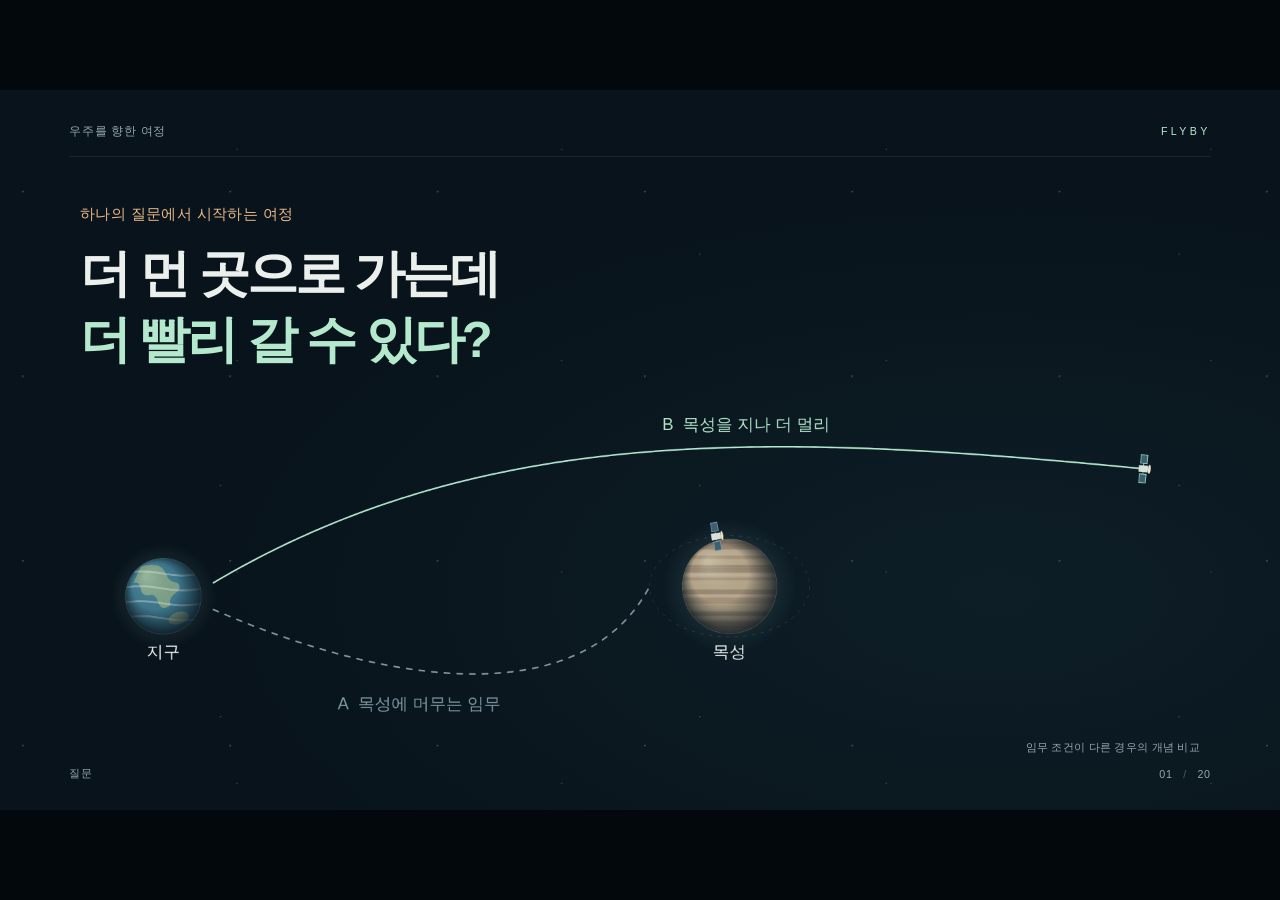
==== presentation/index.html @ 8b1c41e5 "feat: 플라이바이 발표 기본 구성 추가 - 전체 20장 발표와 발표자 노트 보관 - 기획 문서와 기존 프로토타입을 기준 버전으로 기록 - 개인 작성용 빈 문서는 제외" ====
<!doctype html>
<html lang="ko">
<head>
  <meta charset="utf-8">
  <meta name="viewport" content="width=device-width, initial-scale=1">
  <meta name="color-scheme" content="dark">
  <title>FLYBY — 중력을 이용하는 여정</title>
  <link rel="stylesheet" href="css/presentation.css">
  <script src="js/presentation.js" defer></script>
</head>
<body>
  <div class="deck-viewport">
    <main class="deck-stage" id="deck" aria-label="플라이바이 발표 자료">
      <header class="deck-header" aria-hidden="true"><span>우주를 향한 여정</span><span class="header-mark">FLYBY</span></header>

      <section class="slide active wide" id="slide-01" data-scene="mission" data-steps="1" aria-labelledby="title-01">
        <div class="copy"><p class="eyebrow">하나의 질문에서 시작하는 여정</p><h1 id="title-01">더 먼 곳으로 가는데<br><em>더 빨리 갈 수 있다?</em></h1></div>
        <figure><canvas width="1680" height="490" role="img" aria-label="목성에 머무는 탐사선 A보다 더 멀리 향하는 탐사선 B가 목성 부근에 먼저 도착하는 개념 비교"></canvas><figcaption>임무 조건이 다른 경우의 개념 비교</figcaption></figure>
        <aside class="speaker-notes" hidden><p>보통 더 먼 곳으로 가려면 더 오래 걸린다고 생각합니다. 그런데 목성에 머무는 임무보다, 목성을 지나 더 먼 곳으로 가는 임무가 목성 근처에는 더 빨리 도착하는 경우도 있습니다. 왜 이런 일이 가능할까요?</p><p>모든 임무에 적용되는 법칙이 아님. 발사·도착 조건이 다른 임무의 개념 비교임. 목성 통과 후의 중력 도움이 목성 도착 이전의 시간을 줄인다는 설명은 하지 않음. 원 지문과 특정 임무명·소요 시간은 미확인임.</p></aside>
      </section>

      <section class="slide interlude" id="slide-02" data-scene="why" data-steps="1" aria-labelledby="title-02">
        <figure class="backdrop"><canvas width="1680" height="600" role="img" aria-label="이전 장의 행성과 두 경로가 희미하게 남은 배경"></canvas></figure>
        <div class="copy"><h1 class="keyword" id="title-02">WHY<span>?</span></h1></div>
        <aside class="speaker-notes" hidden><p>그 이유를 알아보려면 먼저 탐사선이 어떻게 지구를 떠나는지부터 생각해 봐야 합니다.</p></aside>
      </section>

      <section class="slide wide" id="slide-03" data-scene="direct" data-steps="2" aria-labelledby="title-03">
        <div class="copy"><div data-until="0"><p class="eyebrow">처음 떠올리는 방법</p><h1 id="title-03">가장 간단한 방법</h1><p class="lead">지구 → 탐사선 → 목적지</p></div><h2 class="replacement" data-step="1">그런데<span>…</span></h2></div>
        <figure><canvas width="1680" height="490" role="img" aria-label="지구에서 목적지를 향해 엔진을 분사하며 출발하려는 탐사선"></canvas><figcaption>처음 떠올리는 방법을 나타낸 개념도</figcaption></figure>
        <aside class="speaker-notes" hidden><p>우주에는 도로나 장애물이 없으니 목적지를 향해 바로 가면 가장 쉬울 것 같습니다. 하지만 지구를 떠나는 것부터 쉽지 않습니다.</p><p>첫 화면에서 출발을 설명한 뒤 다음 키를 눌러 ‘그런데…’를 공개함. 직선은 실제 행성 간 궤도가 아니라 처음 떠올리는 생각의 개념도임.</p></aside>
      </section>

      <section class="slide split" id="slide-04" data-scene="gravity" data-steps="1" aria-labelledby="title-04">
        <div class="copy"><p class="eyebrow">지구를 떠나는 첫 번째 어려움</p><h1 id="title-04">지구가<br><em>놓아주지 않는다.</em></h1><p class="lead">중력</p></div>
        <figure><canvas width="930" height="650" role="img" aria-label="떠나려는 탐사선과 지구 중심을 향하는 중력 표시"></canvas><figcaption>탈출에 필요한 에너지를 나타낸 개념도</figcaption></figure>
        <aside class="speaker-notes" hidden><p>지구는 탐사선을 계속 자신 쪽으로 잡아당깁니다. 그래서 지구의 중력을 벗어나려면 많은 에너지가 필요합니다.</p><p>중력 방향만 간단한 화살표로 표현함. 힘의 분해나 수치 패널은 사용하지 않음.</p></aside>
      </section>

      <section class="slide split" id="slide-05" data-scene="well" data-steps="1" aria-labelledby="title-05">
        <div class="copy"><p class="eyebrow">에너지의 관점에서 보면</p><h1 id="title-05">중력<br><em>웅덩이</em></h1></div>
        <figure><canvas width="930" height="650" role="img" aria-label="낮은 에너지 위치에서 바깥으로 올라가려는 탐사선을 중력 웅덩이로 비유한 그림"></canvas><figcaption>에너지 관계를 설명하는 비유</figcaption></figure>
        <aside class="speaker-notes" hidden><p>이것을 중력 웅덩이로 생각하면 이해하기 쉽습니다. 탐사선이 깊은 웅덩이 안에 있고, 그 밖으로 올라가야 하는 것과 비슷합니다. 밖으로 나가려면 에너지가 필요한 것입니다.</p><p>원 지문 표현 대조 필요함. 우주에 실제로 아래 방향의 구멍이 있다는 뜻이 아님. 일반상대성이론의 정밀 시공간 모형이 아님.</p></aside>
      </section>

      <section class="slide interlude" id="slide-06" data-scene="rethink" data-steps="1" aria-labelledby="title-06">
        <figure class="backdrop"><canvas width="1680" height="650" role="img" aria-label="설명을 위해 멈춰 있는 중력 웅덩이 개념도"></canvas></figure>
        <div class="copy"><p class="eyebrow">그렇다면</p><h1 id="title-06">계속 중력을<br><em>이겨내야 할까?</em></h1></div>
        <aside class="speaker-notes" hidden><p>그런데 생각을 조금 바꿔볼 수 있습니다. 중력을 계속 이겨내려고만 하지 말고, 이용할 수는 없을까요?</p><p>정지는 발표 연출임. 엔진을 끄면 탐사선이 실제로 멈춘다는 뜻이 아님.</p></aside>
      </section>

      <section class="slide split" id="slide-07" data-scene="assist" data-steps="1" aria-labelledby="title-07">
        <div class="copy"><p class="eyebrow">생각의 방향을 바꾸면</p><h1 id="title-07">중력을 이기는 대신<br><em>이용한다.</em></h1></div>
        <figure><canvas width="930" height="650" role="img" aria-label="엔진 분사 없이 행성 가까이에서 부드럽게 휘어 나가는 탐사선"></canvas><figcaption>접촉 없이 지나가는 중력 통과 개념도</figcaption></figure>
        <aside class="speaker-notes" hidden><p>탐사선이 다른 행성 가까이 지나가면 그 행성의 중력이 탐사선을 끌어당깁니다. 이 힘을 잘 이용하면 많은 연료를 쓰지 않고도 탐사선의 이동 방향을 바꿀 수 있습니다.</p><p>지구 탈출 과정이 생략된다는 뜻이 아님. 별도 행성 통과 장면임. 행성 표면과 접촉하지 않음.</p></aside>
      </section>

      <section class="slide word-slide" id="slide-08" data-scene="definition" data-steps="2" aria-labelledby="title-08">
        <figure class="word-art"><canvas width="880" height="650" role="img" aria-label="정의의 배경에 간결하게 이어지는 탐사선의 여정선"></canvas></figure>
        <div class="copy"><h1 class="keyword" id="title-08">FLYBY</h1><div class="definition" data-step="1"><p>천체의 중력을 이용해<br>탐사선의 속도와 방향을 바꾸는 방법</p><span>Gravity Assist · 중력 도움</span></div></div>
        <aside class="speaker-notes" hidden><p>이런 행성 통과를 이용하는 방법이 중력 도움, Gravity Assist입니다. 이번 발표에서는 이 방법을 중심으로 플라이바이를 살펴보겠습니다. 천체의 중력을 이용해 탐사선의 속도와 방향을 바꾸는 것입니다.</p><p>제목을 보여준 다음 키를 눌러 정의를 공개함. 엄밀히 flyby는 천체 가까이를 통과하는 비행임. 모든 flyby가 중력 도움을 주목적으로 하는 것은 아님.</p></aside>
      </section>

      <section class="slide split" id="slide-09" data-scene="effects" data-steps="3" aria-labelledby="title-09">
        <div class="copy"><p class="eyebrow" id="title-09">플라이바이로 할 수 있는 것</p><div class="effect-list"><h2 data-focus="0">가속</h2><h2 data-focus="1">감속</h2><h2 data-focus="2">방향 전환</h2></div><p class="frame-label">태양에서 볼 때</p></div>
        <figure><canvas width="930" height="650" role="img" aria-label="가속과 감속은 통과 전후의 같은 시간 동안 이동한 거리를 나란히 비교하고 방향 전환은 별도의 휘어진 경로로 표시"></canvas><figcaption>속력과 방향의 변화를 구분하여 보는 개념도</figcaption></figure>
        <aside class="speaker-notes" hidden><p>플라이바이는 탐사선을 빠르게 만드는 데만 쓰이지 않습니다. 접근 방법에 따라 속력을 높일 수도, 낮출 수도 있고 진행 방향도 바꿀 수 있습니다.</p><p>다음 키로 가속 → 감속 → 방향 전환을 선택함. 가감속은 중력 계산의 접근 전·이탈 후 태양 기준 속력을 같은 시간과 축척의 두 이동 장면으로 비교함. 두 줄은 서로 다른 탐사선의 임무가 아니라 한 통과 전후의 속력 비교임. 위치 점은 같은 시간 간격임. 방향 전환은 별도 경로로 표시함. 속력과 방향의 변화는 완전히 독립된 현상이 아님.</p></aside>
      </section>

      <section class="slide interlude" id="slide-10" data-scene="question" data-steps="1" aria-labelledby="title-10">
        <figure class="backdrop" aria-hidden="true"><canvas width="1680" height="650"></canvas></figure>
        <div class="copy"><p class="eyebrow">그런데…</p><h1 id="title-10">왜 <em>빨라질까?</em></h1></div>
        <aside class="speaker-notes" hidden><p>그런데 궁금한 점이 하나 생깁니다. 행성에 끌려갔다가 다시 멀어지는 것뿐인데, 어떻게 속력을 더 얻을 수 있을까요?</p></aside>
      </section>

      <section class="slide wide speed-study" id="slide-11" data-scene="stationary" data-steps="1" aria-labelledby="title-11">
        <div class="copy"><p class="eyebrow">행성에서 볼 때</p><h1 id="title-11">행성이 <em>멈춰 있다면?</em></h1><div class="result-slot"><p class="lead motion-process">빨라짐 → 다시 느려짐</p><p class="lead motion-result">처음 속력 ≈ 마지막 속력</p></div></div>
        <figure><canvas width="1680" height="490" role="img" aria-label="가까이에서 더 멀리 벌어지고 이탈하며 다시 좁아지는 같은 시간 간격의 위치 점과 가속·감속하는 탐사선"></canvas><figcaption>엔진을 쓰지 않는 단순 모델 · 같은 거리에서 전후 속력 비교</figcaption></figure>
        <aside class="speaker-notes" hidden><p>행성에서 바라본다고 생각해 보겠습니다. 탐사선은 가까워질 때 중력 때문에 빨라집니다. 하지만 다시 멀어질 때는 느려집니다. 엔진을 쓰지 않고 다른 영향을 무시하면, 충분히 먼 곳에서의 처음과 마지막 속력은 거의 같습니다. 방향은 달라져 있습니다.</p><p>실제 중력 적분의 행성 기준 상대 위치를 사용함. 낮은 접근 속력의 조건을 선택하여 가감속을 더 뚜렷하게 표현함. 그리기 축척과 시계는 고정함. 점은 같은 시간 간격이며 최근접 부근에서 넓어졌다가 이탈하면서 다시 좁아짐. 8초 운동 후 비교 상태를 유지함. 계산 후 출발 거리 이상으로 되돌아온 지점에서 비교함. 속력과 방향을 포함한 속도를 혼동하지 않음. 근거: <a href="https://science.nasa.gov/learn/basics-of-space-flight/primer/">NASA — A Gravity Assist Primer</a>.</p></aside>
      </section>

      <section class="slide wide moving-study" id="slide-12" data-scene="moving" data-steps="1" aria-labelledby="title-12">
        <div class="copy"><p class="eyebrow">이번에는 태양에서 볼 때</p><h1 id="title-12">하지만 행성은 <em>움직인다.</em></h1><p class="lead quiet">행성의 운동 에너지를 아주 조금 나눠 받는다.</p></div>
        <figure><canvas width="1680" height="490" role="img" aria-label="넓은 태양 기준 장면에서 주황색으로 행성의 이동을 남기고 휘어 나가는 탐사선의 여정과 함께 비교"></canvas><figcaption>주황색은 행성의 이동 · 공전의 짧은 구간을 직선으로 단순화함</figcaption></figure>
        <aside class="speaker-notes" hidden><p>하지만 실제 행성은 태양 주위를 움직입니다. 태양에서 보면, 탐사선은 접근 경로에 따라 행성의 움직임을 이용해 더 빨라질 수 있습니다. 중력이 에너지를 새로 만들어 내는 것이 아니라 행성의 운동 에너지를 아주 조금 나누어 받는 것입니다.</p><p>11장과 관측 기준이 달라짐. 행성의 미세한 반작용은 생략한 큰 질량 근사임. 어느 경로나 같은 양만큼 가속하는 것은 아님. 근거: <a href="https://www.esa.int/Enabling_Support/Operations/What_are_gravity_assists">ESA — What are gravity assists?</a>.</p></aside>
      </section>

      <section class="slide wide" id="slide-13" data-scene="routes" data-steps="1" aria-labelledby="title-13">
        <div class="copy"><p class="eyebrow">그래서</p><h1 id="title-13">멀리 돌아가도<br><em>더 빠를 수 있다.</em></h1></div>
        <figure><canvas width="1680" height="490" role="img" aria-label="직접 가는 경로와 행성을 경유하는 경로를 비교한 개념도"></canvas><figcaption>조건에 따라 달라지는 경로의 유리함 · 실제 비행 시간 비교 자료가 아님</figcaption></figure>
        <aside class="speaker-notes" hidden><p>그래서 조건에 따라서는 조금 더 멀리 돌아가더라도 행성을 이용하는 경로가 더 빠르거나 연료를 아끼는 데 유리할 수 있습니다. 우주에서는 거리만으로 좋은 길을 고를 수 없는 것입니다.</p><p>시간 단축과 연료 절약을 항상 동시에 얻는다는 뜻이 아님. 로제타를 직항보다 빨랐다는 증거로 사용하지 않음. 01장의 임무 비교와 동일 조건의 실험이 아님. 수치 없는 설명용 경로임.</p></aside>
      </section>

      <section class="slide split" id="slide-14" data-scene="direction" data-steps="2" aria-labelledby="title-14">
        <div class="copy"><p class="eyebrow">원하는 결과를 얻으려면</p><h1 id="title-14">아무렇게나<br>지나가도 <em>될까?</em></h1><p class="lead" data-until="0">목표와 어긋난 경로</p><p class="lead" data-step="1">접근 방향을 바꾸면</p></div>
        <figure><canvas width="930" height="650" role="img" aria-label="목표와 어긋나는 이탈 경로를 본 뒤 접근 방향을 바꾼 경로를 공개하는 장면"></canvas><figcaption>목표 방향을 설명하는 개념도</figcaption></figure>
        <aside class="speaker-notes" hidden><p>그렇다고 행성 근처를 아무렇게나 지나가면 원하는 결과를 얻는 것은 아닙니다. 어느 방향에서 접근하고 얼마나 가까이 지나는지에 따라, 나가는 경로가 달라집니다.</p><p>다음 키로 목표와 어긋난 경로에서 목표 쪽 경로로 바꿈. 첫 경로도 중력이 작용함. 목표 경로와 불일치한 것이며 중력의 실패가 아님.</p></aside>
      </section>

      <section class="slide split" id="slide-15" data-scene="planning" data-steps="3" aria-labelledby="title-15">
        <div class="copy"><p class="eyebrow" id="title-15">만남을 설계하는 조건</p><div class="effect-list"><h2 data-focus="0">방향</h2><h2 data-focus="1">거리</h2><h2 data-focus="2">타이밍</h2></div></div>
        <figure><canvas width="930" height="650" role="img" aria-label="접근 방향·거리와 움직이는 행성에 도착하는 시각을 맞추는 세 가지 장면"></canvas><figcaption>같은 위치에 충돌하는 것이 아닌, 계획한 거리로 근접 통과</figcaption></figure>
        <aside class="speaker-notes" hidden><p>특히 행성은 계속 움직이기 때문에 타이밍이 중요합니다. 탐사선이 도착할 때 행성도 계획한 위치에 있어야 가까이 지나갈 수 있습니다. 그래서 몇 년 뒤의 행성 위치까지 계산해 경로를 설계합니다.</p><p>다음 키로 방향 → 거리 → 타이밍의 정지 도식을 공개함. 타이밍 도식은 가까이 지나가는 위치와 이미 멀리 있는 경우의 점선 위치를 대비함. 가까울수록 무조건 좋다는 뜻이 아님. 접근 속도 역시 설계 변수임.</p></aside>
      </section>

      <section class="slide word-slide" id="slide-16" data-scene="rosetta" data-steps="1" aria-labelledby="title-16">
        <figure class="word-art"><canvas width="880" height="650" role="img" aria-label="태양과 지구에서 출발해 혜성으로 향할 로제타의 여정 도입"></canvas></figure>
        <div class="copy"><p class="eyebrow">실제 사례</p><h1 class="keyword rosetta" id="title-16">ROSETTA</h1><p class="lead">혜성 67P 탐사</p></div>
        <aside class="speaker-notes" hidden><p>이제 실제 사례를 보겠습니다. 혜성 67P를 탐사한 로제타입니다. 로제타도 목적지를 향해 한 번에 날아가지 않았습니다.</p><p>지구를 떠났는데 왜 다시 지구로 돌아왔을까, 라고 말로 연결함. 원 지문의 로제타 표현은 대조하지 못함. 실제 사례 근거: <a href="https://www.esa.int/Science_Exploration/Space_Science/Rosetta">ESA — Rosetta</a>.</p></aside>
      </section>

      <section class="slide wide itinerary" id="slide-17" data-scene="itinerary" data-steps="6" aria-labelledby="title-17">
        <div class="copy"><p class="eyebrow">로제타가 만든 경로</p><h1 id="title-17">여러 번의 <em>FLYBY</em></h1><p class="route-words">지구 → 지구 → 화성 → 지구 → 지구<span data-step="5"> → 혜성 67P</span></p></div>
        <figure><canvas width="1680" height="490" role="img" aria-label="2004년 지구 출발, 2005년 지구, 2007년 화성, 같은 해 지구, 2009년 지구, 2014년 혜성 도착 순서"></canvas><figcaption>경유 순서를 보여 주는 개념도 · 실제 궤도와 행성 위치가 아님</figcaption></figure>
        <aside class="speaker-notes" hidden><p>로제타는 2004년에 출발한 뒤, 2005년에 다시 지구의 중력을 이용했습니다. 2007년에는 화성을 지나고 다시 지구를 지나갔으며, 2009년에도 지구를 이용했습니다. 지구 세 번, 화성 한 번의 중력 도움을 거쳐 혜성으로 향하는 궤도를 만든 것입니다.</p><p>다음 키로 사건을 한 번씩 공개함. 사건 날짜는 JavaScript의 ROSETTA_EVENTS 한 곳에서 관리함. 2004-03-02 발사, 2005-03-04 지구, 2007-02-25 화성, 2007-11-13 지구, 2009-11-13 지구, 2014-08-06 67P 도착임. 소행성 관측 등은 중력 도움 중심 흐름에서 생략함. 매 통과가 속력 증가만을 뜻하지 않음. 근거: <a href="https://www.esa.int/Science_Exploration/Space_Science/Rosetta">ESA — Rosetta</a>.</p></aside>
      </section>

      <section class="slide wide" id="slide-18" data-scene="stations" data-steps="1" aria-labelledby="title-18">
        <div class="copy"><p class="eyebrow">복잡한 여정을 하나의 비유로</p><h1 id="title-18">행성은<br><em>우주의 환승역이 된다.</em></h1></div>
        <figure><canvas width="1680" height="490" role="img" aria-label="지구 출발부터 지구·화성·지구·지구·혜성까지의 경유 순서를 단순화한 정지 노선도"></canvas><figcaption>행성에 정차하거나 연료를 보급받는다는 뜻이 아님</figcaption></figure>
        <aside class="speaker-notes" hidden><p>행성을 우주의 환승역처럼 이용했다고 생각할 수 있습니다. 행성에서 멈추는 것이 아니라, 그 중력을 이용해 다음 여정에 필요한 궤도로 바꾸는 것입니다.</p><p>원 지문의 환승역 비유 표현 대조 필요함. 노선도는 실제 궤도 데이터가 아님. 탐사선은 각 지점에서 멈추지 않음.</p></aside>
      </section>

      <section class="slide wide conclusion" id="slide-19" data-scene="conclusion" data-steps="2" aria-labelledby="title-19">
        <div class="copy"><h1 id="title-19" data-until="0">가장 짧은 길이<br>항상 <em>가장 좋은 길은 아니다.</em></h1><h2 class="replacement" data-step="1">중력을 이겨내는 대신<br><em>중력을 이용한다.</em></h2></div>
        <figure><canvas width="1680" height="490" role="img" aria-label="단순한 직접 경로보다 행성을 경유하는 길이 강조되는 결론 개념도"></canvas><figcaption>거리뿐 아니라 중력·움직임·임무 조건을 함께 고려하는 여정</figcaption></figure>
        <aside class="speaker-notes" hidden><p>처음에는 목적지로 바로 가는 길이 가장 좋아 보였습니다. 하지만 우주에서는 거리만 중요한 것이 아닙니다. 행성의 중력과 움직임을 이용하면 연료를 아끼면서 속도와 방향을 바꿀 수 있습니다. 그래서 가장 짧은 길이 항상 가장 좋은 길은 아닙니다.</p><p>다음 키로 결론 문장을 관점 전환 문장으로 교체함. 경유가 언제나 시간과 연료를 모두 절약한다는 주장으로 확대하지 않음.</p></aside>
      </section>

      <section class="slide interlude final" id="slide-20" data-scene="ending" data-steps="1" aria-labelledby="title-20">
        <figure class="backdrop"><canvas width="1680" height="650" role="img" aria-label="행성을 지나 먼 우주로 이어진 궤적이 서서히 어두워지는 마지막 장면"></canvas></figure>
        <div class="copy"><h1 class="keyword" id="title-20">FLYBY</h1></div>
        <aside class="speaker-notes" hidden><p>이것이 플라이바이입니다.</p><p>종료 화면을 유지함. 첫 장으로 자동 복귀하지 않음. 원 지문 대조와 발표 시간 리허설이 남아 있음. 로제타는 중력 도움 이외에도 궤도 보정과 혜성 접근 추진 기동을 수행함. <a href="https://blogs.esa.int/rosetta/2014/08/01/how-rosetta-arrives-at-a-comet/">ESA — How Rosetta arrives at a comet</a>.</p></aside>
      </section>

      <footer class="deck-footer" aria-hidden="true"><span id="chapter-label">질문</span><span><span id="slide-number">01</span><span class="page-divider">/</span>20</span></footer>
      <div class="sr-only" id="announcement" aria-live="polite"></div>
      <noscript><p class="no-script">슬라이드 이동과 개념 애니메이션을 보려면 JavaScript를 활성화하세요.</p></noscript>
    </main>
  </div>
</body>
</html>
---- presentation/css/presentation.css ----
/* === 색상과 오프라인 글꼴 === */
:root {
  --stage-bg:#03080c; --slide-bg:#08131b; --ink:#ecf0ec; --muted:#a0b2b8;
  --mint:#b4e9ce; --amber:#e7b788; --line:#ffffff1c;
  --body:'Malgun Gothic','Apple SD Gothic Neo','Noto Sans KR',sans-serif;
}
* { box-sizing:border-box; }

/* === 고정 1920×1080 무대. 기기별 재배치 없이 전체를 비율 유지 축소함 === */
html,body { width:100%; height:100%; margin:0; overflow:hidden; background:var(--stage-bg,#000); }
.deck-viewport { position:fixed; inset:0; overflow:hidden; background:var(--stage-bg,#000); }
.deck-stage { position:absolute; left:0; top:0; width:1920px; height:1080px; overflow:hidden; transform-origin:0 0; background:var(--slide-bg,#fff); }
.slide { position:absolute; inset:0; width:1920px; height:1080px; overflow:hidden; display:block; visibility:hidden; opacity:0; pointer-events:none; background:var(--slide-bg,#fff); }
.slide.active,.slide.visible { visibility:visible; opacity:1; pointer-events:auto; z-index:1; }
img,video,canvas,svg { max-width:100%; max-height:100%; }
.deck-controls { position:fixed; left:50%; bottom:22px; transform:translateX(-50%); z-index:1000; }
@media print {
  html,body { width:1920px; height:auto; overflow:visible; background:#fff; }
  .deck-viewport { position:static; overflow:visible; background:#fff; }
  .deck-stage { position:static; width:auto; height:auto; transform:none!important; background:none; }
  .slide { position:relative; display:block!important; visibility:visible!important; opacity:1!important; pointer-events:auto!important; width:1920px; height:1080px; break-after:page; page-break-after:always; }
  .slide:last-child { break-after:auto; page-break-after:auto; }
  .deck-controls { display:none!important; }
}
@media (prefers-reduced-motion:reduce) { *,*::before,*::after { animation-duration:.01ms!important; transition-duration:.2s!important; } }

/* === 공통 무대와 타이포그래피 === */
body { color:var(--ink); font-family:var(--body); word-break:keep-all; }
.slide { background:radial-gradient(ellipse at 78% 70%,#17313a60,transparent 58%),var(--slide-bg); transition:opacity .28s,visibility .28s; }
.slide::before { content:''; position:absolute; inset:0; pointer-events:none; opacity:.24; background-image:radial-gradient(circle at 11% 55%,#dce9ee 0 1px,transparent 1.6px),radial-gradient(circle at 73% 28%,#dce9ee 0 .8px,transparent 1.4px),radial-gradient(circle at 46% 71%,#dce9ee 0 .8px,transparent 1.4px); background-size:311px 277px,487px 317px,719px 347px; }
.deck-header,.deck-footer { position:absolute; z-index:5; left:104px; right:104px; display:flex; align-items:center; justify-content:space-between; color:#93a7af; font-size:18px; letter-spacing:1px; pointer-events:none; }
.deck-header { top:48px; height:52px; padding-bottom:23px; border-bottom:1px solid var(--line); }
.header-mark { font-family:Verdana,sans-serif; font-size:16px; letter-spacing:5px; color:var(--mint); }
.deck-footer { bottom:43px; font-size:16px; }
.page-divider { color:#49606a; padding:0 16px; }
.copy { position:absolute; z-index:2; }
.eyebrow { margin:0 0 24px; color:var(--amber); font-size:22px; line-height:1.5; font-weight:500; letter-spacing:1px; }
h1,h2,p { margin:0; }
h1,.replacement { font-size:80px; line-height:1.33; letter-spacing:-4px; font-weight:700; }
em { font-style:normal; color:var(--mint); }
.lead { font-size:34px; color:var(--muted); line-height:1.65; margin-top:30px; letter-spacing:-1px; }
.quiet { font-size:26px; line-height:1.8; }
figure { position:absolute; margin:0; z-index:1; }
canvas { display:block; }
figcaption { margin-top:9px; font-size:17px; line-height:1.5; color:#90a6ae; text-align:right; }

/* === 가로 그림과 좌우 분할. 모든 값은 고정 무대 내부 좌표임 === */
.wide .copy { left:120px; top:170px; right:120px; height:290px; }
.wide h1 { font-size:76px; line-height:1.3; }
.wide figure { left:120px; top:475px; width:1680px; }
.wide canvas { width:1680px; height:490px; }
.split .copy { left:120px; top:290px; width:800px; }
.split h1 { font-size:74px; }
.split figure { left:900px; top:235px; width:930px; }
.split canvas { width:930px; height:650px; }
.split figcaption { max-width:930px; }
.split .eyebrow { margin-bottom:30px; }
.speed-study .result-slot .lead { margin-top:20px; }
.moving-study .quiet { margin-top:20px; }

/* === 단어와 질문으로 장면을 연결하는 전환 장 === */
.interlude .copy { inset:0; display:flex; flex-direction:column; justify-content:center; align-items:center; text-align:center; padding-bottom:35px; }
.interlude h1 { font-size:106px; line-height:1.4; }
.interlude .eyebrow { margin-bottom:29px; }
/* 전환·정의·결론은 문구만 남겨 발표자의 말에 집중할 여백 확보. */
.slide[data-scene="why"] figure,.slide[data-scene="rethink"] figure,
.slide[data-scene="definition"] figure,.slide[data-scene="question"] figure,
.slide[data-scene="rosetta"] figure,.slide[data-scene="conclusion"] figure,
.slide[data-scene="ending"] figure { display:none; }
.keyword { font-family:Verdana,'Malgun Gothic',sans-serif; font-size:240px!important; line-height:1.12; letter-spacing:-13px; font-weight:700; }
.keyword span { color:var(--mint); }
.backdrop { left:120px; top:245px; width:1680px; opacity:.17; }
.word-slide .copy { left:120px; top:310px; width:1560px; }
.word-slide .keyword { font-size:224px!important; color:var(--mint); }
.word-art { right:70px; top:238px; width:880px; opacity:.48; }
.word-slide .definition { margin-top:38px; font-size:38px; line-height:1.8; letter-spacing:-1px; }
.definition span { display:block; margin-top:20px; color:var(--muted); font-size:23px; letter-spacing:1px; }
.word-slide .rosetta { font-size:185px!important; letter-spacing:-11px; }
.word-slide:has(.definition) .copy { top:226px; }
.final .keyword { color:var(--mint); }

/* === 수동 단계 공개와 재생 후 결과 문구 === */
[data-step],[data-until] { visibility:hidden; opacity:0; pointer-events:none; transition:opacity .35s,visibility .35s; }
.step-visible { visibility:visible!important; opacity:1!important; }
.replacement { position:absolute; left:0; top:35px; }
.conclusion .replacement { top:0; font-size:76px; }
.conclusion .copy { top:330px; }
.effect-list h2 { font-size:82px; letter-spacing:-4px; line-height:1.5; color:#5c737c; font-weight:600; transition:color .35s; }
.effect-list h2.focused { color:var(--mint); }
.effect-list h2.focused::after { content:' ·'; color:var(--amber); }
.frame-label { color:var(--muted); font-size:24px; margin-top:25px; }
.result-slot { position:relative; height:110px; }
.result-slot .lead { position:absolute; left:0; top:0; white-space:nowrap; }
.motion-result { visibility:hidden; opacity:0; color:var(--mint); }
.scene-complete .motion-result { visibility:visible; opacity:1; }
.scene-complete .motion-process { visibility:hidden; opacity:0; }
.route-words { font-size:30px; color:var(--muted); line-height:1.8; margin-top:20px; letter-spacing:-.5px; }
.itinerary figure { top:467px; }
.itinerary h1 { font-size:80px; }
.sr-only { position:absolute; width:1px; height:1px; padding:0; margin:-1px; overflow:hidden; clip-path:inset(50%); white-space:nowrap; border:0; }
[hidden],.speaker-notes { display:none!important; }
.no-script { position:absolute; z-index:10; bottom:100px; left:120px; color:var(--amber); font-size:24px; }
@media (prefers-reduced-motion:reduce) { .slide,.copy,[data-step],[data-until],.effect-list h2 { transition:none; } }
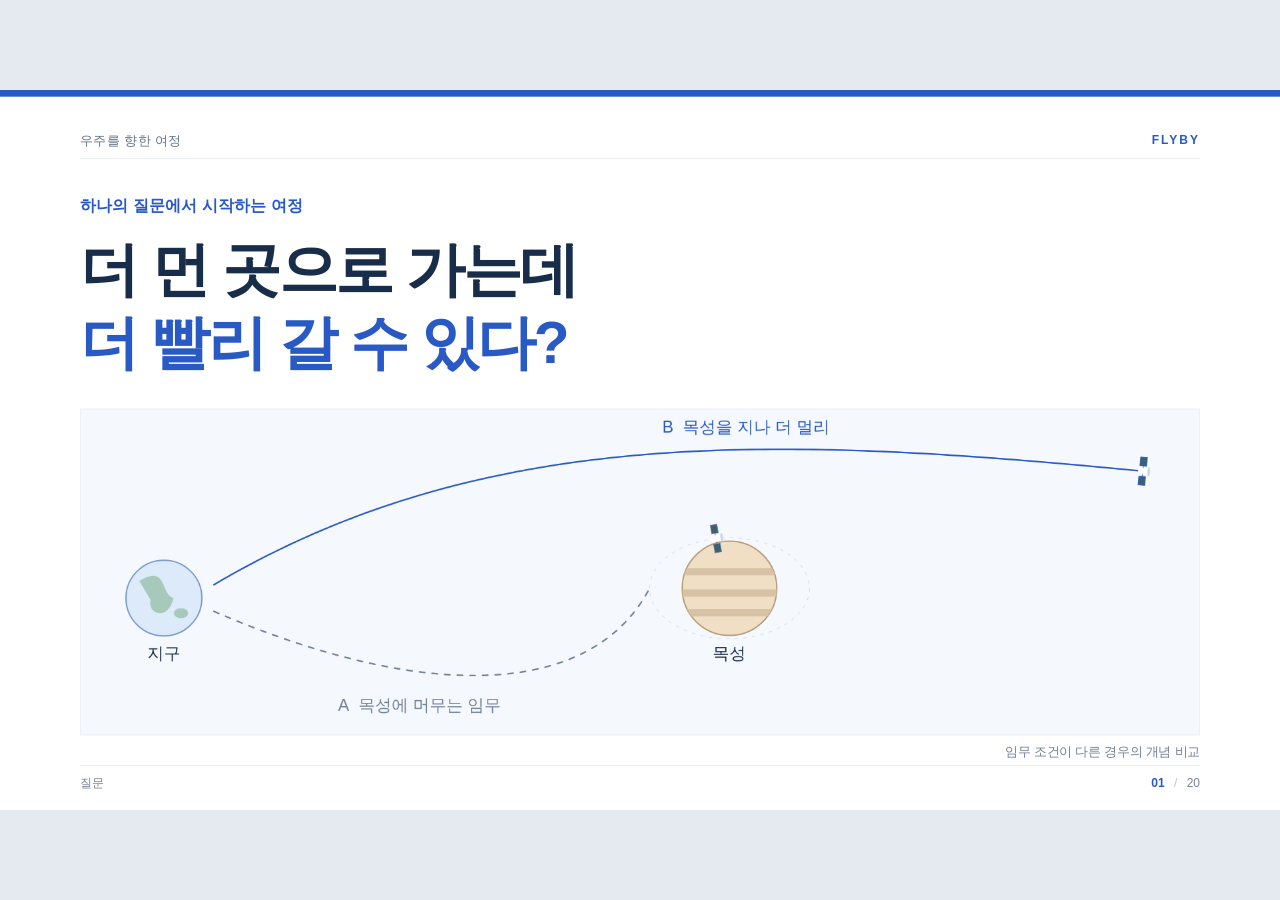
==== commit 2c1f19ec: "style: 일반 PPT형 정적 디자인 적용 - 흰 바탕과 남색 제목 및 파란 강조색 적용 - 20장과 대본을 유지하며 평면 도식으로 정리 - 애니메이션은 구상만 보관하고 현재 재" ====
--- a/presentation/index.html
+++ b/presentation/index.html
@@ -3,134 +3,134 @@
 <head>
   <meta charset="utf-8">
   <meta name="viewport" content="width=device-width, initial-scale=1">
-  <meta name="color-scheme" content="dark">
+  <meta name="color-scheme" content="light">
   <title>FLYBY — 중력을 이용하는 여정</title>
   <link rel="stylesheet" href="css/presentation.css">
   <script src="js/presentation.js" defer></script>
 </head>
-<body>
+<body data-phase="static-design">
   <div class="deck-viewport">
     <main class="deck-stage" id="deck" aria-label="플라이바이 발표 자료">
       <header class="deck-header" aria-hidden="true"><span>우주를 향한 여정</span><span class="header-mark">FLYBY</span></header>
 
-      <section class="slide active wide" id="slide-01" data-scene="mission" data-steps="1" aria-labelledby="title-01">
+      <section class="slide active wide" id="slide-01" data-animation-status="planned" data-scene="mission" data-steps="1" aria-labelledby="title-01">
         <div class="copy"><p class="eyebrow">하나의 질문에서 시작하는 여정</p><h1 id="title-01">더 먼 곳으로 가는데<br><em>더 빨리 갈 수 있다?</em></h1></div>
         <figure><canvas width="1680" height="490" role="img" aria-label="목성에 머무는 탐사선 A보다 더 멀리 향하는 탐사선 B가 목성 부근에 먼저 도착하는 개념 비교"></canvas><figcaption>임무 조건이 다른 경우의 개념 비교</figcaption></figure>
-        <aside class="speaker-notes" hidden><p>보통 더 먼 곳으로 가려면 더 오래 걸린다고 생각합니다. 그런데 목성에 머무는 임무보다, 목성을 지나 더 먼 곳으로 가는 임무가 목성 근처에는 더 빨리 도착하는 경우도 있습니다. 왜 이런 일이 가능할까요?</p><p>모든 임무에 적용되는 법칙이 아님. 발사·도착 조건이 다른 임무의 개념 비교임. 목성 통과 후의 중력 도움이 목성 도착 이전의 시간을 줄인다는 설명은 하지 않음. 원 지문과 특정 임무명·소요 시간은 미확인임.</p></aside>
+        <aside class="speaker-notes" hidden><p><strong>현재 단계: 정적인 PPT 디자인 시안임.</strong> 기존 노트의 움직임 설명과 아래 연출 구상은 추후 구현 대상이며 현재 재생하지 않음.</p><p>보통 더 먼 곳으로 가려면 더 오래 걸린다고 생각합니다. 그런데 목성에 머무는 임무보다, 목성을 지나 더 먼 곳으로 가는 임무가 목성 근처에는 더 빨리 도착하는 경우도 있습니다. 왜 이런 일이 가능할까요?</p><p>모든 임무에 적용되는 법칙이 아님. 발사·도착 조건이 다른 임무의 개념 비교임. 목성 통과 후의 중력 도움이 목성 도착 이전의 시간을 줄인다는 설명은 하지 않음. 원 지문과 특정 임무명·소요 시간은 미확인임.</p><div class="planned-animation"><h3>추후 애니메이션 구상 · 미구현</h3><ol><li>어두운 우주 배경 위에 지구와 목성을 배치함</li><li>탐사선 A는 목성을 목적지로 하는 경로를 보여줌</li><li>탐사선 B는 목성을 통과해 더 먼 곳으로 향하는 경로를 보여줌</li><li>B가 먼저 목성 부근에 도착하는 비교 장면을 연출함</li><li>이유를 밝히지 않은 채 두 경로를 남김</li></ol></div></aside>
       </section>
 
-      <section class="slide interlude" id="slide-02" data-scene="why" data-steps="1" aria-labelledby="title-02">
+      <section class="slide interlude" id="slide-02" data-animation-status="planned" data-scene="why" data-steps="1" aria-labelledby="title-02">
         <figure class="backdrop"><canvas width="1680" height="600" role="img" aria-label="이전 장의 행성과 두 경로가 희미하게 남은 배경"></canvas></figure>
         <div class="copy"><h1 class="keyword" id="title-02">WHY<span>?</span></h1></div>
-        <aside class="speaker-notes" hidden><p>그 이유를 알아보려면 먼저 탐사선이 어떻게 지구를 떠나는지부터 생각해 봐야 합니다.</p></aside>
+        <aside class="speaker-notes" hidden><p><strong>현재 단계: 정적인 PPT 디자인 시안임.</strong> 기존 노트의 움직임 설명과 아래 연출 구상은 추후 구현 대상이며 현재 재생하지 않음.</p><p>그 이유를 알아보려면 먼저 탐사선이 어떻게 지구를 떠나는지부터 생각해 봐야 합니다.</p><div class="planned-animation"><h3>추후 애니메이션 구상 · 미구현</h3><ol><li>이전 장의 배경을 유지함</li><li>행성과 궤적의 밝기를 낮춤</li><li>`WHY?`를 화면 중앙에 크게 등장시킴</li><li>약한 확대 효과 후 멈춤</li></ol></div></aside>
       </section>
 
-      <section class="slide wide" id="slide-03" data-scene="direct" data-steps="2" aria-labelledby="title-03">
+      <section class="slide wide" id="slide-03" data-animation-status="planned" data-scene="direct" data-steps="2" aria-labelledby="title-03">
         <div class="copy"><div data-until="0"><p class="eyebrow">처음 떠올리는 방법</p><h1 id="title-03">가장 간단한 방법</h1><p class="lead">지구 → 탐사선 → 목적지</p></div><h2 class="replacement" data-step="1">그런데<span>…</span></h2></div>
         <figure><canvas width="1680" height="490" role="img" aria-label="지구에서 목적지를 향해 엔진을 분사하며 출발하려는 탐사선"></canvas><figcaption>처음 떠올리는 방법을 나타낸 개념도</figcaption></figure>
-        <aside class="speaker-notes" hidden><p>우주에는 도로나 장애물이 없으니 목적지를 향해 바로 가면 가장 쉬울 것 같습니다. 하지만 지구를 떠나는 것부터 쉽지 않습니다.</p><p>첫 화면에서 출발을 설명한 뒤 다음 키를 눌러 ‘그런데…’를 공개함. 직선은 실제 행성 간 궤도가 아니라 처음 떠올리는 생각의 개념도임.</p></aside>
+        <aside class="speaker-notes" hidden><p><strong>현재 단계: 정적인 PPT 디자인 시안임.</strong> 기존 노트의 움직임 설명과 아래 연출 구상은 추후 구현 대상이며 현재 재생하지 않음.</p><p>우주에는 도로나 장애물이 없으니 목적지를 향해 바로 가면 가장 쉬울 것 같습니다. 하지만 지구를 떠나는 것부터 쉽지 않습니다.</p><p>첫 화면에서 출발을 설명한 뒤 다음 키를 눌러 ‘그런데…’를 공개함. 직선은 실제 행성 간 궤도가 아니라 처음 떠올리는 생각의 개념도임.</p><div class="planned-animation"><h3>추후 애니메이션 구상 · 미구현</h3><ol><li>지구 가까이 탐사선을 배치함</li><li>목적지까지 단순한 안내선을 표시함</li><li>엔진 불꽃과 함께 탐사선이 출발함</li><li>불꽃이 커지고 에너지 소모를 암시하는 짧은 효과를 넣음</li><li>지구 방향의 중력 표시가 등장할 준비를 함</li></ol></div></aside>
       </section>
 
-      <section class="slide split" id="slide-04" data-scene="gravity" data-steps="1" aria-labelledby="title-04">
+      <section class="slide split" id="slide-04" data-animation-status="planned" data-scene="gravity" data-steps="1" aria-labelledby="title-04">
         <div class="copy"><p class="eyebrow">지구를 떠나는 첫 번째 어려움</p><h1 id="title-04">지구가<br><em>놓아주지 않는다.</em></h1><p class="lead">중력</p></div>
         <figure><canvas width="930" height="650" role="img" aria-label="떠나려는 탐사선과 지구 중심을 향하는 중력 표시"></canvas><figcaption>탈출에 필요한 에너지를 나타낸 개념도</figcaption></figure>
-        <aside class="speaker-notes" hidden><p>지구는 탐사선을 계속 자신 쪽으로 잡아당깁니다. 그래서 지구의 중력을 벗어나려면 많은 에너지가 필요합니다.</p><p>중력 방향만 간단한 화살표로 표현함. 힘의 분해나 수치 패널은 사용하지 않음.</p></aside>
+        <aside class="speaker-notes" hidden><p><strong>현재 단계: 정적인 PPT 디자인 시안임.</strong> 기존 노트의 움직임 설명과 아래 연출 구상은 추후 구현 대상이며 현재 재생하지 않음.</p><p>지구는 탐사선을 계속 자신 쪽으로 잡아당깁니다. 그래서 지구의 중력을 벗어나려면 많은 에너지가 필요합니다.</p><p>중력 방향만 간단한 화살표로 표현함. 힘의 분해나 수치 패널은 사용하지 않음.</p><div class="planned-animation"><h3>추후 애니메이션 구상 · 미구현</h3><ol><li>탐사선이 지구에서 멀어지려는 장면을 이어감</li><li>지구 중심을 향한 중력 화살표를 표시함</li><li>엔진 분사를 강조해 탈출에 필요한 에너지를 표현함</li><li>복잡한 수치나 힘의 분해 없이 화면을 정리함</li></ol></div></aside>
       </section>
 
-      <section class="slide split" id="slide-05" data-scene="well" data-steps="1" aria-labelledby="title-05">
+      <section class="slide split" id="slide-05" data-animation-status="planned" data-scene="well" data-steps="1" aria-labelledby="title-05">
         <div class="copy"><p class="eyebrow">에너지의 관점에서 보면</p><h1 id="title-05">중력<br><em>웅덩이</em></h1></div>
         <figure><canvas width="930" height="650" role="img" aria-label="낮은 에너지 위치에서 바깥으로 올라가려는 탐사선을 중력 웅덩이로 비유한 그림"></canvas><figcaption>에너지 관계를 설명하는 비유</figcaption></figure>
-        <aside class="speaker-notes" hidden><p>이것을 중력 웅덩이로 생각하면 이해하기 쉽습니다. 탐사선이 깊은 웅덩이 안에 있고, 그 밖으로 올라가야 하는 것과 비슷합니다. 밖으로 나가려면 에너지가 필요한 것입니다.</p><p>원 지문 표현 대조 필요함. 우주에 실제로 아래 방향의 구멍이 있다는 뜻이 아님. 일반상대성이론의 정밀 시공간 모형이 아님.</p></aside>
+        <aside class="speaker-notes" hidden><p><strong>현재 단계: 정적인 PPT 디자인 시안임.</strong> 기존 노트의 움직임 설명과 아래 연출 구상은 추후 구현 대상이며 현재 재생하지 않음.</p><p>이것을 중력 웅덩이로 생각하면 이해하기 쉽습니다. 탐사선이 깊은 웅덩이 안에 있고, 그 밖으로 올라가야 하는 것과 비슷합니다. 밖으로 나가려면 에너지가 필요한 것입니다.</p><p>원 지문 표현 대조 필요함. 우주에 실제로 아래 방향의 구멍이 있다는 뜻이 아님. 일반상대성이론의 정밀 시공간 모형이 아님.</p><div class="planned-animation"><h3>추후 애니메이션 구상 · 미구현</h3><ol><li>지구 주변에 단순한 격자 또는 곡면을 등장시킴</li><li>지구 주변이 움푹 들어간 형태로 변형됨</li><li>탐사선을 낮은 위치에 표시함</li><li>탐사선이 바깥으로 올라가려는 움직임을 보여줌</li></ol></div></aside>
       </section>
 
-      <section class="slide interlude" id="slide-06" data-scene="rethink" data-steps="1" aria-labelledby="title-06">
+      <section class="slide interlude" id="slide-06" data-animation-status="planned" data-scene="rethink" data-steps="1" aria-labelledby="title-06">
         <figure class="backdrop"><canvas width="1680" height="650" role="img" aria-label="설명을 위해 멈춰 있는 중력 웅덩이 개념도"></canvas></figure>
         <div class="copy"><p class="eyebrow">그렇다면</p><h1 id="title-06">계속 중력을<br><em>이겨내야 할까?</em></h1></div>
-        <aside class="speaker-notes" hidden><p>그런데 생각을 조금 바꿔볼 수 있습니다. 중력을 계속 이겨내려고만 하지 말고, 이용할 수는 없을까요?</p><p>정지는 발표 연출임. 엔진을 끄면 탐사선이 실제로 멈춘다는 뜻이 아님.</p></aside>
+        <aside class="speaker-notes" hidden><p><strong>현재 단계: 정적인 PPT 디자인 시안임.</strong> 기존 노트의 움직임 설명과 아래 연출 구상은 추후 구현 대상이며 현재 재생하지 않음.</p><p>그런데 생각을 조금 바꿔볼 수 있습니다. 중력을 계속 이겨내려고만 하지 말고, 이용할 수는 없을까요?</p><p>정지는 발표 연출임. 엔진을 끄면 탐사선이 실제로 멈춘다는 뜻이 아님.</p><div class="planned-animation"><h3>추후 애니메이션 구상 · 미구현</h3><ol><li>이전 장면의 움직임을 설명용 정지 화면으로 바꿈</li><li>엔진 불꽃을 약하게 하거나 숨김</li><li>배경을 어둡게 하고 질문을 크게 표시함</li><li>발표자가 다음 말을 할 여유를 둠</li></ol></div></aside>
       </section>
 
-      <section class="slide split" id="slide-07" data-scene="assist" data-steps="1" aria-labelledby="title-07">
+      <section class="slide split" id="slide-07" data-animation-status="planned" data-scene="assist" data-steps="1" aria-labelledby="title-07">
         <div class="copy"><p class="eyebrow">생각의 방향을 바꾸면</p><h1 id="title-07">중력을 이기는 대신<br><em>이용한다.</em></h1></div>
         <figure><canvas width="930" height="650" role="img" aria-label="엔진 분사 없이 행성 가까이에서 부드럽게 휘어 나가는 탐사선"></canvas><figcaption>접촉 없이 지나가는 중력 통과 개념도</figcaption></figure>
-        <aside class="speaker-notes" hidden><p>탐사선이 다른 행성 가까이 지나가면 그 행성의 중력이 탐사선을 끌어당깁니다. 이 힘을 잘 이용하면 많은 연료를 쓰지 않고도 탐사선의 이동 방향을 바꿀 수 있습니다.</p><p>지구 탈출 과정이 생략된다는 뜻이 아님. 별도 행성 통과 장면임. 행성 표면과 접촉하지 않음.</p></aside>
+        <aside class="speaker-notes" hidden><p><strong>현재 단계: 정적인 PPT 디자인 시안임.</strong> 기존 노트의 움직임 설명과 아래 연출 구상은 추후 구현 대상이며 현재 재생하지 않음.</p><p>탐사선이 다른 행성 가까이 지나가면 그 행성의 중력이 탐사선을 끌어당깁니다. 이 힘을 잘 이용하면 많은 연료를 쓰지 않고도 탐사선의 이동 방향을 바꿀 수 있습니다.</p><p>지구 탈출 과정이 생략된다는 뜻이 아님. 별도 행성 통과 장면임. 행성 표면과 접촉하지 않음.</p><div class="planned-animation"><h3>추후 애니메이션 구상 · 미구현</h3><ol><li>다른 행성과 접근 중인 탐사선을 보여줌</li><li>탐사선이 행성 가까이 지나가며 경로가 부드럽게 휘어짐</li><li>휘어진 궤적을 짧게 남김</li><li>엔진 불꽃을 강조하지 않고 행성의 영향에 시선을 모음</li></ol></div></aside>
       </section>
 
-      <section class="slide word-slide" id="slide-08" data-scene="definition" data-steps="2" aria-labelledby="title-08">
+      <section class="slide word-slide" id="slide-08" data-animation-status="planned" data-scene="definition" data-steps="2" aria-labelledby="title-08">
         <figure class="word-art"><canvas width="880" height="650" role="img" aria-label="정의의 배경에 간결하게 이어지는 탐사선의 여정선"></canvas></figure>
         <div class="copy"><h1 class="keyword" id="title-08">FLYBY</h1><div class="definition" data-step="1"><p>천체의 중력을 이용해<br>탐사선의 속도와 방향을 바꾸는 방법</p><span>Gravity Assist · 중력 도움</span></div></div>
-        <aside class="speaker-notes" hidden><p>이런 행성 통과를 이용하는 방법이 중력 도움, Gravity Assist입니다. 이번 발표에서는 이 방법을 중심으로 플라이바이를 살펴보겠습니다. 천체의 중력을 이용해 탐사선의 속도와 방향을 바꾸는 것입니다.</p><p>제목을 보여준 다음 키를 눌러 정의를 공개함. 엄밀히 flyby는 천체 가까이를 통과하는 비행임. 모든 flyby가 중력 도움을 주목적으로 하는 것은 아님.</p></aside>
+        <aside class="speaker-notes" hidden><p><strong>현재 단계: 정적인 PPT 디자인 시안임.</strong> 기존 노트의 움직임 설명과 아래 연출 구상은 추후 구현 대상이며 현재 재생하지 않음.</p><p>이런 행성 통과를 이용하는 방법이 중력 도움, Gravity Assist입니다. 이번 발표에서는 이 방법을 중심으로 플라이바이를 살펴보겠습니다. 천체의 중력을 이용해 탐사선의 속도와 방향을 바꾸는 것입니다.</p><p>제목을 보여준 다음 키를 눌러 정의를 공개함. 엄밀히 flyby는 천체 가까이를 통과하는 비행임. 모든 flyby가 중력 도움을 주목적으로 하는 것은 아님.</p><div class="planned-animation"><h3>추후 애니메이션 구상 · 미구현</h3><ol><li>이전 장의 탐사선이 행성을 빠져나감</li><li>궤적을 남기고 `FLYBY`가 등장함</li><li>발표자의 설명에 맞춰 정의를 추가함</li></ol></div></aside>
       </section>
 
-      <section class="slide split" id="slide-09" data-scene="effects" data-steps="3" aria-labelledby="title-09">
+      <section class="slide split" id="slide-09" data-animation-status="planned" data-scene="effects" data-steps="3" aria-labelledby="title-09">
         <div class="copy"><p class="eyebrow" id="title-09">플라이바이로 할 수 있는 것</p><div class="effect-list"><h2 data-focus="0">가속</h2><h2 data-focus="1">감속</h2><h2 data-focus="2">방향 전환</h2></div><p class="frame-label">태양에서 볼 때</p></div>
         <figure><canvas width="930" height="650" role="img" aria-label="가속과 감속은 통과 전후의 같은 시간 동안 이동한 거리를 나란히 비교하고 방향 전환은 별도의 휘어진 경로로 표시"></canvas><figcaption>속력과 방향의 변화를 구분하여 보는 개념도</figcaption></figure>
-        <aside class="speaker-notes" hidden><p>플라이바이는 탐사선을 빠르게 만드는 데만 쓰이지 않습니다. 접근 방법에 따라 속력을 높일 수도, 낮출 수도 있고 진행 방향도 바꿀 수 있습니다.</p><p>다음 키로 가속 → 감속 → 방향 전환을 선택함. 가감속은 중력 계산의 접근 전·이탈 후 태양 기준 속력을 같은 시간과 축척의 두 이동 장면으로 비교함. 두 줄은 서로 다른 탐사선의 임무가 아니라 한 통과 전후의 속력 비교임. 위치 점은 같은 시간 간격임. 방향 전환은 별도 경로로 표시함. 속력과 방향의 변화는 완전히 독립된 현상이 아님.</p></aside>
+        <aside class="speaker-notes" hidden><p><strong>현재 단계: 정적인 PPT 디자인 시안임.</strong> 기존 노트의 움직임 설명과 아래 연출 구상은 추후 구현 대상이며 현재 재생하지 않음.</p><p>플라이바이는 탐사선을 빠르게 만드는 데만 쓰이지 않습니다. 접근 방법에 따라 속력을 높일 수도, 낮출 수도 있고 진행 방향도 바꿀 수 있습니다.</p><p>다음 키로 가속 → 감속 → 방향 전환을 선택함. 가감속은 중력 계산의 접근 전·이탈 후 태양 기준 속력을 같은 시간과 축척의 두 이동 장면으로 비교함. 두 줄은 서로 다른 탐사선의 임무가 아니라 한 통과 전후의 속력 비교임. 위치 점은 같은 시간 간격임. 방향 전환은 별도 경로로 표시함. 속력과 방향의 변화는 완전히 독립된 현상이 아님.</p><div class="planned-animation"><h3>추후 애니메이션 구상 · 미구현</h3><ol><li>세 가지 변화를 차례로 강조함</li><li>가속 장면은 통과 뒤 탐사선의 움직임이 빨라지는 것으로 표현함</li><li>감속 장면은 통과 뒤 움직임이 느려지는 것으로 표현함</li><li>방향 전환 장면은 휘어진 궤적에 시선을 모음</li><li>세 장면을 모두 계속 움직이게 하기보다 설명 중인 장면만 재생함</li></ol></div></aside>
       </section>
 
-      <section class="slide interlude" id="slide-10" data-scene="question" data-steps="1" aria-labelledby="title-10">
+      <section class="slide interlude" id="slide-10" data-animation-status="planned" data-scene="question" data-steps="1" aria-labelledby="title-10">
         <figure class="backdrop" aria-hidden="true"><canvas width="1680" height="650"></canvas></figure>
         <div class="copy"><p class="eyebrow">그런데…</p><h1 id="title-10">왜 <em>빨라질까?</em></h1></div>
-        <aside class="speaker-notes" hidden><p>그런데 궁금한 점이 하나 생깁니다. 행성에 끌려갔다가 다시 멀어지는 것뿐인데, 어떻게 속력을 더 얻을 수 있을까요?</p></aside>
+        <aside class="speaker-notes" hidden><p><strong>현재 단계: 정적인 PPT 디자인 시안임.</strong> 기존 노트의 움직임 설명과 아래 연출 구상은 추후 구현 대상이며 현재 재생하지 않음.</p><p>그런데 궁금한 점이 하나 생깁니다. 행성에 끌려갔다가 다시 멀어지는 것뿐인데, 어떻게 속력을 더 얻을 수 있을까요?</p><div class="planned-animation"><h3>추후 애니메이션 구상 · 미구현</h3><ol><li>탐사선과 행성 외의 요소를 정리함</li><li>궤적을 약하게 남김</li><li>질문을 중앙에 크게 표시함</li></ol></div></aside>
       </section>
 
-      <section class="slide wide speed-study" id="slide-11" data-scene="stationary" data-steps="1" aria-labelledby="title-11">
+      <section class="slide wide speed-study" id="slide-11" data-animation-status="planned" data-scene="stationary" data-steps="1" aria-labelledby="title-11">
         <div class="copy"><p class="eyebrow">행성에서 볼 때</p><h1 id="title-11">행성이 <em>멈춰 있다면?</em></h1><div class="result-slot"><p class="lead motion-process">빨라짐 → 다시 느려짐</p><p class="lead motion-result">처음 속력 ≈ 마지막 속력</p></div></div>
         <figure><canvas width="1680" height="490" role="img" aria-label="가까이에서 더 멀리 벌어지고 이탈하며 다시 좁아지는 같은 시간 간격의 위치 점과 가속·감속하는 탐사선"></canvas><figcaption>엔진을 쓰지 않는 단순 모델 · 같은 거리에서 전후 속력 비교</figcaption></figure>
-        <aside class="speaker-notes" hidden><p>행성에서 바라본다고 생각해 보겠습니다. 탐사선은 가까워질 때 중력 때문에 빨라집니다. 하지만 다시 멀어질 때는 느려집니다. 엔진을 쓰지 않고 다른 영향을 무시하면, 충분히 먼 곳에서의 처음과 마지막 속력은 거의 같습니다. 방향은 달라져 있습니다.</p><p>실제 중력 적분의 행성 기준 상대 위치를 사용함. 낮은 접근 속력의 조건을 선택하여 가감속을 더 뚜렷하게 표현함. 그리기 축척과 시계는 고정함. 점은 같은 시간 간격이며 최근접 부근에서 넓어졌다가 이탈하면서 다시 좁아짐. 8초 운동 후 비교 상태를 유지함. 계산 후 출발 거리 이상으로 되돌아온 지점에서 비교함. 속력과 방향을 포함한 속도를 혼동하지 않음. 근거: <a href="https://science.nasa.gov/learn/basics-of-space-flight/primer/">NASA — A Gravity Assist Primer</a>.</p></aside>
+        <aside class="speaker-notes" hidden><p><strong>현재 단계: 정적인 PPT 디자인 시안임.</strong> 기존 노트의 움직임 설명과 아래 연출 구상은 추후 구현 대상이며 현재 재생하지 않음.</p><p>행성에서 바라본다고 생각해 보겠습니다. 탐사선은 가까워질 때 중력 때문에 빨라집니다. 하지만 다시 멀어질 때는 느려집니다. 엔진을 쓰지 않고 다른 영향을 무시하면, 충분히 먼 곳에서의 처음과 마지막 속력은 거의 같습니다. 방향은 달라져 있습니다.</p><p>실제 중력 적분의 행성 기준 상대 위치를 사용함. 낮은 접근 속력의 조건을 선택하여 가감속을 더 뚜렷하게 표현함. 그리기 축척과 시계는 고정함. 점은 같은 시간 간격이며 최근접 부근에서 넓어졌다가 이탈하면서 다시 좁아짐. 8초 운동 후 비교 상태를 유지함. 계산 후 출발 거리 이상으로 되돌아온 지점에서 비교함. 속력과 방향을 포함한 속도를 혼동하지 않음. 근거: <a href="https://science.nasa.gov/learn/basics-of-space-flight/primer/">NASA — A Gravity Assist Primer</a>.</p><div class="planned-animation"><h3>추후 애니메이션 구상 · 미구현</h3><ol><li>행성을 화면 중앙에 고정함</li><li>탐사선이 가까워질수록 움직임이 빨라짐</li><li>최근접점을 지나 멀어지며 다시 느려짐</li><li>행성에서 충분히 먼 진입 지점과 이탈 지점을 강조함</li><li>두 지점의 속력은 비슷하지만 방향이 달라졌음을 궤적으로 보여줌</li></ol></div></aside>
       </section>
 
-      <section class="slide wide moving-study" id="slide-12" data-scene="moving" data-steps="1" aria-labelledby="title-12">
+      <section class="slide wide moving-study" id="slide-12" data-animation-status="planned" data-scene="moving" data-steps="1" aria-labelledby="title-12">
         <div class="copy"><p class="eyebrow">이번에는 태양에서 볼 때</p><h1 id="title-12">하지만 행성은 <em>움직인다.</em></h1><p class="lead quiet">행성의 운동 에너지를 아주 조금 나눠 받는다.</p></div>
         <figure><canvas width="1680" height="490" role="img" aria-label="넓은 태양 기준 장면에서 주황색으로 행성의 이동을 남기고 휘어 나가는 탐사선의 여정과 함께 비교"></canvas><figcaption>주황색은 행성의 이동 · 공전의 짧은 구간을 직선으로 단순화함</figcaption></figure>
-        <aside class="speaker-notes" hidden><p>하지만 실제 행성은 태양 주위를 움직입니다. 태양에서 보면, 탐사선은 접근 경로에 따라 행성의 움직임을 이용해 더 빨라질 수 있습니다. 중력이 에너지를 새로 만들어 내는 것이 아니라 행성의 운동 에너지를 아주 조금 나누어 받는 것입니다.</p><p>11장과 관측 기준이 달라짐. 행성의 미세한 반작용은 생략한 큰 질량 근사임. 어느 경로나 같은 양만큼 가속하는 것은 아님. 근거: <a href="https://www.esa.int/Enabling_Support/Operations/What_are_gravity_assists">ESA — What are gravity assists?</a>.</p></aside>
+        <aside class="speaker-notes" hidden><p><strong>현재 단계: 정적인 PPT 디자인 시안임.</strong> 기존 노트의 움직임 설명과 아래 연출 구상은 추후 구현 대상이며 현재 재생하지 않음.</p><p>하지만 실제 행성은 태양 주위를 움직입니다. 태양에서 보면, 탐사선은 접근 경로에 따라 행성의 움직임을 이용해 더 빨라질 수 있습니다. 중력이 에너지를 새로 만들어 내는 것이 아니라 행성의 운동 에너지를 아주 조금 나누어 받는 것입니다.</p><p>11장과 관측 기준이 달라짐. 행성의 미세한 반작용은 생략한 큰 질량 근사임. 어느 경로나 같은 양만큼 가속하는 것은 아님. 근거: <a href="https://www.esa.int/Enabling_Support/Operations/What_are_gravity_assists">ESA — What are gravity assists?</a>.</p><div class="planned-animation"><h3>추후 애니메이션 구상 · 미구현</h3><ol><li>태양 기준으로 보는 장면으로 전환함</li><li>행성이 공전 방향으로 이동함</li><li>적절한 경로로 접근한 탐사선이 휘어 나감</li><li>통과 후 더 빠르게 이동하는 모습을 보여줌</li><li>공전의 작은 구간을 확대해 보여주는 경우 행성의 이동은 완만한 직선으로 단순화할 수 있음</li></ol></div></aside>
       </section>
 
-      <section class="slide wide" id="slide-13" data-scene="routes" data-steps="1" aria-labelledby="title-13">
+      <section class="slide wide" id="slide-13" data-animation-status="planned" data-scene="routes" data-steps="1" aria-labelledby="title-13">
         <div class="copy"><p class="eyebrow">그래서</p><h1 id="title-13">멀리 돌아가도<br><em>더 빠를 수 있다.</em></h1></div>
         <figure><canvas width="1680" height="490" role="img" aria-label="직접 가는 경로와 행성을 경유하는 경로를 비교한 개념도"></canvas><figcaption>조건에 따라 달라지는 경로의 유리함 · 실제 비행 시간 비교 자료가 아님</figcaption></figure>
-        <aside class="speaker-notes" hidden><p>그래서 조건에 따라서는 조금 더 멀리 돌아가더라도 행성을 이용하는 경로가 더 빠르거나 연료를 아끼는 데 유리할 수 있습니다. 우주에서는 거리만으로 좋은 길을 고를 수 없는 것입니다.</p><p>시간 단축과 연료 절약을 항상 동시에 얻는다는 뜻이 아님. 로제타를 직항보다 빨랐다는 증거로 사용하지 않음. 01장의 임무 비교와 동일 조건의 실험이 아님. 수치 없는 설명용 경로임.</p></aside>
+        <aside class="speaker-notes" hidden><p><strong>현재 단계: 정적인 PPT 디자인 시안임.</strong> 기존 노트의 움직임 설명과 아래 연출 구상은 추후 구현 대상이며 현재 재생하지 않음.</p><p>그래서 조건에 따라서는 조금 더 멀리 돌아가더라도 행성을 이용하는 경로가 더 빠르거나 연료를 아끼는 데 유리할 수 있습니다. 우주에서는 거리만으로 좋은 길을 고를 수 없는 것입니다.</p><p>시간 단축과 연료 절약을 항상 동시에 얻는다는 뜻이 아님. 로제타를 직항보다 빨랐다는 증거로 사용하지 않음. 01장의 임무 비교와 동일 조건의 실험이 아님. 수치 없는 설명용 경로임.</p><div class="planned-animation"><h3>추후 애니메이션 구상 · 미구현</h3><ol><li>직접 이동과 행성을 경유하는 두 개념 경로를 보여줌</li><li>행성 경유 경로에서 탐사선이 통과 후 빠르게 이동함</li><li>`더 빠를 수 있다`를 강조함</li><li>도입에서 사용한 두 경로의 색을 재사용해 질문과 연결함</li></ol></div></aside>
       </section>
 
-      <section class="slide split" id="slide-14" data-scene="direction" data-steps="2" aria-labelledby="title-14">
+      <section class="slide split" id="slide-14" data-animation-status="planned" data-scene="direction" data-steps="2" aria-labelledby="title-14">
         <div class="copy"><p class="eyebrow">원하는 결과를 얻으려면</p><h1 id="title-14">아무렇게나<br>지나가도 <em>될까?</em></h1><p class="lead" data-until="0">목표와 어긋난 경로</p><p class="lead" data-step="1">접근 방향을 바꾸면</p></div>
         <figure><canvas width="930" height="650" role="img" aria-label="목표와 어긋나는 이탈 경로를 본 뒤 접근 방향을 바꾼 경로를 공개하는 장면"></canvas><figcaption>목표 방향을 설명하는 개념도</figcaption></figure>
-        <aside class="speaker-notes" hidden><p>그렇다고 행성 근처를 아무렇게나 지나가면 원하는 결과를 얻는 것은 아닙니다. 어느 방향에서 접근하고 얼마나 가까이 지나는지에 따라, 나가는 경로가 달라집니다.</p><p>다음 키로 목표와 어긋난 경로에서 목표 쪽 경로로 바꿈. 첫 경로도 중력이 작용함. 목표 경로와 불일치한 것이며 중력의 실패가 아님.</p></aside>
+        <aside class="speaker-notes" hidden><p><strong>현재 단계: 정적인 PPT 디자인 시안임.</strong> 기존 노트의 움직임 설명과 아래 연출 구상은 추후 구현 대상이며 현재 재생하지 않음.</p><p>그렇다고 행성 근처를 아무렇게나 지나가면 원하는 결과를 얻는 것은 아닙니다. 어느 방향에서 접근하고 얼마나 가까이 지나는지에 따라, 나가는 경로가 달라집니다.</p><p>다음 키로 목표와 어긋난 경로에서 목표 쪽 경로로 바꿈. 첫 경로도 중력이 작용함. 목표 경로와 불일치한 것이며 중력의 실패가 아님.</p><div class="planned-animation"><h3>추후 애니메이션 구상 · 미구현</h3><ol><li>첫 경로에서는 탐사선이 목표와 다른 방향으로 이탈함</li><li>목표 방향과 어긋난 경로를 약하게 표시함</li><li>진입 위치를 바꾼 두 번째 경로를 보여줌</li><li>목표 쪽으로 이어지는 경로를 강조함</li></ol></div></aside>
       </section>
 
-      <section class="slide split" id="slide-15" data-scene="planning" data-steps="3" aria-labelledby="title-15">
+      <section class="slide split" id="slide-15" data-animation-status="planned" data-scene="planning" data-steps="3" aria-labelledby="title-15">
         <div class="copy"><p class="eyebrow" id="title-15">만남을 설계하는 조건</p><div class="effect-list"><h2 data-focus="0">방향</h2><h2 data-focus="1">거리</h2><h2 data-focus="2">타이밍</h2></div></div>
         <figure><canvas width="930" height="650" role="img" aria-label="접근 방향·거리와 움직이는 행성에 도착하는 시각을 맞추는 세 가지 장면"></canvas><figcaption>같은 위치에 충돌하는 것이 아닌, 계획한 거리로 근접 통과</figcaption></figure>
-        <aside class="speaker-notes" hidden><p>특히 행성은 계속 움직이기 때문에 타이밍이 중요합니다. 탐사선이 도착할 때 행성도 계획한 위치에 있어야 가까이 지나갈 수 있습니다. 그래서 몇 년 뒤의 행성 위치까지 계산해 경로를 설계합니다.</p><p>다음 키로 방향 → 거리 → 타이밍의 정지 도식을 공개함. 타이밍 도식은 가까이 지나가는 위치와 이미 멀리 있는 경우의 점선 위치를 대비함. 가까울수록 무조건 좋다는 뜻이 아님. 접근 속도 역시 설계 변수임.</p></aside>
+        <aside class="speaker-notes" hidden><p><strong>현재 단계: 정적인 PPT 디자인 시안임.</strong> 기존 노트의 움직임 설명과 아래 연출 구상은 추후 구현 대상이며 현재 재생하지 않음.</p><p>특히 행성은 계속 움직이기 때문에 타이밍이 중요합니다. 탐사선이 도착할 때 행성도 계획한 위치에 있어야 가까이 지나갈 수 있습니다. 그래서 몇 년 뒤의 행성 위치까지 계산해 경로를 설계합니다.</p><p>다음 키로 방향 → 거리 → 타이밍의 정지 도식을 공개함. 타이밍 도식은 가까이 지나가는 위치와 이미 멀리 있는 경우의 점선 위치를 대비함. 가까울수록 무조건 좋다는 뜻이 아님. 접근 속도 역시 설계 변수임.</p><div class="planned-animation"><h3>추후 애니메이션 구상 · 미구현</h3><ol><li>행성의 궤도와 탐사선의 접근 경로를 보여줌</li><li>탐사선이 통과 구간에 도착했지만 행성은 멀리 있는 장면을 보여줌</li><li>설명용으로 시간을 되돌림</li><li>두 천체가 계획한 시각에 가까이 지나가는 장면을 보여줌</li><li>정확히 같은 위치에 겹치지 않고 안전한 근접 통과로 표현함</li></ol></div></aside>
       </section>
 
-      <section class="slide word-slide" id="slide-16" data-scene="rosetta" data-steps="1" aria-labelledby="title-16">
+      <section class="slide word-slide" id="slide-16" data-animation-status="planned" data-scene="rosetta" data-steps="1" aria-labelledby="title-16">
         <figure class="word-art"><canvas width="880" height="650" role="img" aria-label="태양과 지구에서 출발해 혜성으로 향할 로제타의 여정 도입"></canvas></figure>
         <div class="copy"><p class="eyebrow">실제 사례</p><h1 class="keyword rosetta" id="title-16">ROSETTA</h1><p class="lead">혜성 67P 탐사</p></div>
-        <aside class="speaker-notes" hidden><p>이제 실제 사례를 보겠습니다. 혜성 67P를 탐사한 로제타입니다. 로제타도 목적지를 향해 한 번에 날아가지 않았습니다.</p><p>지구를 떠났는데 왜 다시 지구로 돌아왔을까, 라고 말로 연결함. 원 지문의 로제타 표현은 대조하지 못함. 실제 사례 근거: <a href="https://www.esa.int/Science_Exploration/Space_Science/Rosetta">ESA — Rosetta</a>.</p></aside>
+        <aside class="speaker-notes" hidden><p><strong>현재 단계: 정적인 PPT 디자인 시안임.</strong> 기존 노트의 움직임 설명과 아래 연출 구상은 추후 구현 대상이며 현재 재생하지 않음.</p><p>이제 실제 사례를 보겠습니다. 혜성 67P를 탐사한 로제타입니다. 로제타도 목적지를 향해 한 번에 날아가지 않았습니다.</p><p>지구를 떠났는데 왜 다시 지구로 돌아왔을까, 라고 말로 연결함. 원 지문의 로제타 표현은 대조하지 못함. 실제 사례 근거: <a href="https://www.esa.int/Science_Exploration/Space_Science/Rosetta">ESA — Rosetta</a>.</p><div class="planned-animation"><h3>추후 애니메이션 구상 · 미구현</h3><ol><li>태양과 지구를 표시함</li><li>지구에서 로제타가 출발함</li><li>화면을 넓혀 행성 경유 경로를 보여줄 공간을 마련함</li><li>전체 경로는 아직 모두 그리지 않음</li></ol></div></aside>
       </section>
 
-      <section class="slide wide itinerary" id="slide-17" data-scene="itinerary" data-steps="6" aria-labelledby="title-17">
+      <section class="slide wide itinerary" id="slide-17" data-animation-status="planned" data-scene="itinerary" data-steps="6" aria-labelledby="title-17">
         <div class="copy"><p class="eyebrow">로제타가 만든 경로</p><h1 id="title-17">여러 번의 <em>FLYBY</em></h1><p class="route-words">지구 → 지구 → 화성 → 지구 → 지구<span data-step="5"> → 혜성 67P</span></p></div>
         <figure><canvas width="1680" height="490" role="img" aria-label="2004년 지구 출발, 2005년 지구, 2007년 화성, 같은 해 지구, 2009년 지구, 2014년 혜성 도착 순서"></canvas><figcaption>경유 순서를 보여 주는 개념도 · 실제 궤도와 행성 위치가 아님</figcaption></figure>
-        <aside class="speaker-notes" hidden><p>로제타는 2004년에 출발한 뒤, 2005년에 다시 지구의 중력을 이용했습니다. 2007년에는 화성을 지나고 다시 지구를 지나갔으며, 2009년에도 지구를 이용했습니다. 지구 세 번, 화성 한 번의 중력 도움을 거쳐 혜성으로 향하는 궤도를 만든 것입니다.</p><p>다음 키로 사건을 한 번씩 공개함. 사건 날짜는 JavaScript의 ROSETTA_EVENTS 한 곳에서 관리함. 2004-03-02 발사, 2005-03-04 지구, 2007-02-25 화성, 2007-11-13 지구, 2009-11-13 지구, 2014-08-06 67P 도착임. 소행성 관측 등은 중력 도움 중심 흐름에서 생략함. 매 통과가 속력 증가만을 뜻하지 않음. 근거: <a href="https://www.esa.int/Science_Exploration/Space_Science/Rosetta">ESA — Rosetta</a>.</p></aside>
+        <aside class="speaker-notes" hidden><p><strong>현재 단계: 정적인 PPT 디자인 시안임.</strong> 기존 노트의 움직임 설명과 아래 연출 구상은 추후 구현 대상이며 현재 재생하지 않음.</p><p>로제타는 2004년에 출발한 뒤, 2005년에 다시 지구의 중력을 이용했습니다. 2007년에는 화성을 지나고 다시 지구를 지나갔으며, 2009년에도 지구를 이용했습니다. 지구 세 번, 화성 한 번의 중력 도움을 거쳐 혜성으로 향하는 궤도를 만든 것입니다.</p><p>다음 키로 사건을 한 번씩 공개함. 사건 날짜는 JavaScript의 ROSETTA_EVENTS 한 곳에서 관리함. 2004-03-02 발사, 2005-03-04 지구, 2007-02-25 화성, 2007-11-13 지구, 2009-11-13 지구, 2014-08-06 67P 도착임. 소행성 관측 등은 중력 도움 중심 흐름에서 생략함. 매 통과가 속력 증가만을 뜻하지 않음. 근거: <a href="https://www.esa.int/Science_Exploration/Space_Science/Rosetta">ESA — Rosetta</a>.</p><div class="planned-animation"><h3>추후 애니메이션 구상 · 미구현</h3><ol><li>2004년 지구 출발을 표시함</li><li>2005년 지구 통과를 강조함</li><li>2007년 화성 통과를 강조함</li><li>같은 해 지구 통과를 강조함</li><li>2009년 지구 통과를 강조함</li><li>2014년 혜성 67P 도착으로 연결함</li><li>각 통과 때 행성 주위가 짧게 밝아지고 경로가 이어짐</li></ol></div></aside>
       </section>
 
-      <section class="slide wide" id="slide-18" data-scene="stations" data-steps="1" aria-labelledby="title-18">
+      <section class="slide wide" id="slide-18" data-animation-status="planned" data-scene="stations" data-steps="1" aria-labelledby="title-18">
         <div class="copy"><p class="eyebrow">복잡한 여정을 하나의 비유로</p><h1 id="title-18">행성은<br><em>우주의 환승역이 된다.</em></h1></div>
         <figure><canvas width="1680" height="490" role="img" aria-label="지구 출발부터 지구·화성·지구·지구·혜성까지의 경유 순서를 단순화한 정지 노선도"></canvas><figcaption>행성에 정차하거나 연료를 보급받는다는 뜻이 아님</figcaption></figure>
-        <aside class="speaker-notes" hidden><p>행성을 우주의 환승역처럼 이용했다고 생각할 수 있습니다. 행성에서 멈추는 것이 아니라, 그 중력을 이용해 다음 여정에 필요한 궤도로 바꾸는 것입니다.</p><p>원 지문의 환승역 비유 표현 대조 필요함. 노선도는 실제 궤도 데이터가 아님. 탐사선은 각 지점에서 멈추지 않음.</p></aside>
+        <aside class="speaker-notes" hidden><p><strong>현재 단계: 정적인 PPT 디자인 시안임.</strong> 기존 노트의 움직임 설명과 아래 연출 구상은 추후 구현 대상이며 현재 재생하지 않음.</p><p>행성을 우주의 환승역처럼 이용했다고 생각할 수 있습니다. 행성에서 멈추는 것이 아니라, 그 중력을 이용해 다음 여정에 필요한 궤도로 바꾸는 것입니다.</p><p>원 지문의 환승역 비유 표현 대조 필요함. 노선도는 실제 궤도 데이터가 아님. 탐사선은 각 지점에서 멈추지 않음.</p><div class="planned-animation"><h3>추후 애니메이션 구상 · 미구현</h3><ol><li>로제타 경로를 단순한 노선도로 바꿈</li><li>지구와 화성을 역처럼 표시함</li><li>같은 지구를 여러 차례 이용한 순서를 유지함</li><li>탐사선이 멈추지 않고 각 통과 지점을 지나감</li></ol></div></aside>
       </section>
 
-      <section class="slide wide conclusion" id="slide-19" data-scene="conclusion" data-steps="2" aria-labelledby="title-19">
+      <section class="slide wide conclusion" id="slide-19" data-animation-status="planned" data-scene="conclusion" data-steps="2" aria-labelledby="title-19">
         <div class="copy"><h1 id="title-19" data-until="0">가장 짧은 길이<br>항상 <em>가장 좋은 길은 아니다.</em></h1><h2 class="replacement" data-step="1">중력을 이겨내는 대신<br><em>중력을 이용한다.</em></h2></div>
         <figure><canvas width="1680" height="490" role="img" aria-label="단순한 직접 경로보다 행성을 경유하는 길이 강조되는 결론 개념도"></canvas><figcaption>거리뿐 아니라 중력·움직임·임무 조건을 함께 고려하는 여정</figcaption></figure>
-        <aside class="speaker-notes" hidden><p>처음에는 목적지로 바로 가는 길이 가장 좋아 보였습니다. 하지만 우주에서는 거리만 중요한 것이 아닙니다. 행성의 중력과 움직임을 이용하면 연료를 아끼면서 속도와 방향을 바꿀 수 있습니다. 그래서 가장 짧은 길이 항상 가장 좋은 길은 아닙니다.</p><p>다음 키로 결론 문장을 관점 전환 문장으로 교체함. 경유가 언제나 시간과 연료를 모두 절약한다는 주장으로 확대하지 않음.</p></aside>
+        <aside class="speaker-notes" hidden><p><strong>현재 단계: 정적인 PPT 디자인 시안임.</strong> 기존 노트의 움직임 설명과 아래 연출 구상은 추후 구현 대상이며 현재 재생하지 않음.</p><p>처음에는 목적지로 바로 가는 길이 가장 좋아 보였습니다. 하지만 우주에서는 거리만 중요한 것이 아닙니다. 행성의 중력과 움직임을 이용하면 연료를 아끼면서 속도와 방향을 바꿀 수 있습니다. 그래서 가장 짧은 길이 항상 가장 좋은 길은 아닙니다.</p><p>다음 키로 결론 문장을 관점 전환 문장으로 교체함. 경유가 언제나 시간과 연료를 모두 절약한다는 주장으로 확대하지 않음.</p><div class="planned-animation"><h3>추후 애니메이션 구상 · 미구현</h3><ol><li>처음의 단순한 안내 경로를 희미하게 표시함</li><li>행성을 경유하는 경로를 강조함</li><li>탐사선이 마지막 통과 이후 목적지 방향으로 이동함</li><li>마지막 문구를 읽을 수 있도록 움직임을 줄임</li></ol></div></aside>
       </section>
 
-      <section class="slide interlude final" id="slide-20" data-scene="ending" data-steps="1" aria-labelledby="title-20">
+      <section class="slide interlude final" id="slide-20" data-animation-status="planned" data-scene="ending" data-steps="1" aria-labelledby="title-20">
         <figure class="backdrop"><canvas width="1680" height="650" role="img" aria-label="행성을 지나 먼 우주로 이어진 궤적이 서서히 어두워지는 마지막 장면"></canvas></figure>
         <div class="copy"><h1 class="keyword" id="title-20">FLYBY</h1></div>
-        <aside class="speaker-notes" hidden><p>이것이 플라이바이입니다.</p><p>종료 화면을 유지함. 첫 장으로 자동 복귀하지 않음. 원 지문 대조와 발표 시간 리허설이 남아 있음. 로제타는 중력 도움 이외에도 궤도 보정과 혜성 접근 추진 기동을 수행함. <a href="https://blogs.esa.int/rosetta/2014/08/01/how-rosetta-arrives-at-a-comet/">ESA — How Rosetta arrives at a comet</a>.</p></aside>
+        <aside class="speaker-notes" hidden><p><strong>현재 단계: 정적인 PPT 디자인 시안임.</strong> 기존 노트의 움직임 설명과 아래 연출 구상은 추후 구현 대상이며 현재 재생하지 않음.</p><p>이것이 플라이바이입니다.</p><p>종료 화면을 유지함. 첫 장으로 자동 복귀하지 않음. 원 지문 대조와 발표 시간 리허설이 남아 있음. 로제타는 중력 도움 이외에도 궤도 보정과 혜성 접근 추진 기동을 수행함. <a href="https://blogs.esa.int/rosetta/2014/08/01/how-rosetta-arrives-at-a-comet/">ESA — How Rosetta arrives at a comet</a>.</p><div class="planned-animation"><h3>추후 애니메이션 구상 · 미구현</h3><ol><li>탐사선이 행성 가까이를 부드럽게 휘어 지나감</li><li>궤적이 먼 우주 쪽으로 이어짐</li><li>행성과 탐사선이 서서히 어두워짐</li><li>`FLYBY`만 남긴 뒤 종료 화면을 유지함</li></ol></div></aside>
       </section>
 
       <footer class="deck-footer" aria-hidden="true"><span id="chapter-label">질문</span><span><span id="slide-number">01</span><span class="page-divider">/</span>20</span></footer>
--- a/presentation/css/presentation.css
+++ b/presentation/css/presentation.css
@@ -1,103 +1,225 @@
-/* === 색상과 오프라인 글꼴 === */
+/* === 정적인 PPT 디자인 시안. 외부 글꼴·라이브러리 없음 === */
 :root {
-  --stage-bg:#03080c; --slide-bg:#08131b; --ink:#ecf0ec; --muted:#a0b2b8;
-  --mint:#b4e9ce; --amber:#e7b788; --line:#ffffff1c;
+  --stage-bg:#e5eaf1; --slide-bg:#ffffff; --ink:#182d49; --muted:#62748d;
+  --blue:#2859c5; --mint:#2859c5; --amber:#cc8531; --line:#e1e7f0;
   --body:'Malgun Gothic','Apple SD Gothic Neo','Noto Sans KR',sans-serif;
 }
 * { box-sizing:border-box; }
 
-/* === 고정 1920×1080 무대. 기기별 재배치 없이 전체를 비율 유지 축소함 === */
-html,body { width:100%; height:100%; margin:0; overflow:hidden; background:var(--stage-bg,#000); }
-.deck-viewport { position:fixed; inset:0; overflow:hidden; background:var(--stage-bg,#000); }
-.deck-stage { position:absolute; left:0; top:0; width:1920px; height:1080px; overflow:hidden; transform-origin:0 0; background:var(--slide-bg,#fff); }
-.slide { position:absolute; inset:0; width:1920px; height:1080px; overflow:hidden; display:block; visibility:hidden; opacity:0; pointer-events:none; background:var(--slide-bg,#fff); }
-.slide.active,.slide.visible { visibility:visible; opacity:1; pointer-events:auto; z-index:1; }
-img,video,canvas,svg { max-width:100%; max-height:100%; }
-.deck-controls { position:fixed; left:50%; bottom:22px; transform:translateX(-50%); z-index:1000; }
+/* ===========================================
+   FIXED 16:9 STAGE: MANDATORY BASE STYLES
+   Include this ENTIRE file in every presentation.
+   Slides are authored at 1920×1080 and scaled as a whole.
+   =========================================== */
+
+/* 1. Lock the browser viewport */
+html,
+body {
+    width: 100%;
+    height: 100%;
+    margin: 0;
+    overflow: hidden;
+    background: var(--stage-bg, #000);
+}
+
+/* 2. Full-window deck viewport */
+.deck-viewport {
+    position: fixed;
+    inset: 0;
+    overflow: hidden;
+    background: var(--stage-bg, #000);
+}
+
+/* 3. Fixed 16:9 design canvas.
+   JavaScript sets transform: translate(...) scale(...). */
+.deck-stage {
+    position: absolute;
+    left: 0;
+    top: 0;
+    width: 1920px;
+    height: 1080px;
+    overflow: hidden;
+    transform-origin: 0 0;
+    background: var(--slide-bg, #fff);
+}
+
+/* 4. Slides stack inside the fixed stage.
+   Content must be laid out at 1920×1080, not reflowed per device. */
+.slide {
+    position: absolute;
+    inset: 0;
+    width: 1920px;
+    height: 1080px;
+    overflow: hidden;
+    display: block;
+    visibility: hidden;
+    opacity: 0;
+    pointer-events: none;
+    background: var(--slide-bg, #fff);
+}
+
+.slide.active,
+.slide.visible {
+    visibility: visible;
+    opacity: 1;
+    pointer-events: auto;
+    z-index: 1;
+}
+
+/* 5. Keep media inside authored slide bounds */
+img,
+video,
+canvas,
+svg {
+    max-width: 100%;
+    max-height: 100%;
+}
+
+/* 6. Presentation chrome stays outside the slide design system */
+.deck-controls {
+    position: fixed;
+    left: 50%;
+    bottom: 22px;
+    transform: translateX(-50%);
+    z-index: 1000;
+}
+
+/* 7. Print one fixed-size slide per page */
 @media print {
-  html,body { width:1920px; height:auto; overflow:visible; background:#fff; }
-  .deck-viewport { position:static; overflow:visible; background:#fff; }
-  .deck-stage { position:static; width:auto; height:auto; transform:none!important; background:none; }
-  .slide { position:relative; display:block!important; visibility:visible!important; opacity:1!important; pointer-events:auto!important; width:1920px; height:1080px; break-after:page; page-break-after:always; }
-  .slide:last-child { break-after:auto; page-break-after:auto; }
-  .deck-controls { display:none!important; }
-}
-@media (prefers-reduced-motion:reduce) { *,*::before,*::after { animation-duration:.01ms!important; transition-duration:.2s!important; } }
-
-/* === 공통 무대와 타이포그래피 === */
+    html,
+    body {
+        width: 1920px;
+        height: auto;
+        overflow: visible;
+        background: #fff;
+    }
+
+    .deck-viewport {
+        position: static;
+        overflow: visible;
+        background: #fff;
+    }
+
+    .deck-stage {
+        position: static;
+        width: auto;
+        height: auto;
+        transform: none !important;
+        background: none;
+    }
+
+    .slide {
+        position: relative;
+        display: block !important;
+        visibility: visible !important;
+        opacity: 1 !important;
+        pointer-events: auto !important;
+        width: 1920px;
+        height: 1080px;
+        break-after: page;
+        page-break-after: always;
+    }
+
+    .slide:last-child {
+        break-after: auto;
+        page-break-after: auto;
+    }
+
+    .deck-controls {
+        display: none !important;
+    }
+}
+
+/* 8. Reduced motion */
+@media (prefers-reduced-motion: reduce) {
+    *,
+    *::before,
+    *::after {
+        animation-duration: 0.01ms !important;
+        transition-duration: 0.2s !important;
+    }
+}
+
+/* === 일반 PPT형 디자인: 흰 바탕·남색 제목·파란 강조 === */
 body { color:var(--ink); font-family:var(--body); word-break:keep-all; }
-.slide { background:radial-gradient(ellipse at 78% 70%,#17313a60,transparent 58%),var(--slide-bg); transition:opacity .28s,visibility .28s; }
-.slide::before { content:''; position:absolute; inset:0; pointer-events:none; opacity:.24; background-image:radial-gradient(circle at 11% 55%,#dce9ee 0 1px,transparent 1.6px),radial-gradient(circle at 73% 28%,#dce9ee 0 .8px,transparent 1.4px),radial-gradient(circle at 46% 71%,#dce9ee 0 .8px,transparent 1.4px); background-size:311px 277px,487px 317px,719px 347px; }
-.deck-header,.deck-footer { position:absolute; z-index:5; left:104px; right:104px; display:flex; align-items:center; justify-content:space-between; color:#93a7af; font-size:18px; letter-spacing:1px; pointer-events:none; }
-.deck-header { top:48px; height:52px; padding-bottom:23px; border-bottom:1px solid var(--line); }
-.header-mark { font-family:Verdana,sans-serif; font-size:16px; letter-spacing:5px; color:var(--mint); }
-.deck-footer { bottom:43px; font-size:16px; }
-.page-divider { color:#49606a; padding:0 16px; }
+.slide { background:#fff; }
+.slide::before { content:''; position:absolute; inset:0 0 auto; height:10px; background:var(--blue); pointer-events:none; }
+.deck-header,.deck-footer { position:absolute; z-index:5; left:120px; right:120px; display:flex; align-items:center; justify-content:space-between; pointer-events:none; }
+.deck-header { top:48px; height:55px; border-bottom:1px solid var(--line); color:#65758c; font-size:20px; letter-spacing:.2px; }
+.header-mark { color:var(--blue); font-family:Verdana,sans-serif; font-weight:700; font-size:18px; letter-spacing:3px; }
+.deck-footer { bottom:28px; padding-top:14px; border-top:1px solid var(--line); color:#748198; font-size:18px; }
+.page-divider { color:#bac5d4; padding:0 14px; }
+#slide-number { color:var(--blue); font-weight:700; }
 .copy { position:absolute; z-index:2; }
-.eyebrow { margin:0 0 24px; color:var(--amber); font-size:22px; line-height:1.5; font-weight:500; letter-spacing:1px; }
 h1,h2,p { margin:0; }
-h1,.replacement { font-size:80px; line-height:1.33; letter-spacing:-4px; font-weight:700; }
-em { font-style:normal; color:var(--mint); }
-.lead { font-size:34px; color:var(--muted); line-height:1.65; margin-top:30px; letter-spacing:-1px; }
-.quiet { font-size:26px; line-height:1.8; }
+.eyebrow { color:var(--blue); font-size:23px; line-height:1.5; font-weight:600; margin:0 0 24px; letter-spacing:.2px; }
+h1,.replacement { color:var(--ink); font-size:78px; line-height:1.32; letter-spacing:-3px; font-weight:700; }
+em { color:var(--blue); font-style:normal; }
+.lead { margin-top:28px; color:var(--muted); font-size:34px; line-height:1.65; letter-spacing:-.7px; }
+.quiet { font-size:28px; }
 figure { position:absolute; margin:0; z-index:1; }
-canvas { display:block; }
-figcaption { margin-top:9px; font-size:17px; line-height:1.5; color:#90a6ae; text-align:right; }
-
-/* === 가로 그림과 좌우 분할. 모든 값은 고정 무대 내부 좌표임 === */
-.wide .copy { left:120px; top:170px; right:120px; height:290px; }
-.wide h1 { font-size:76px; line-height:1.3; }
-.wide figure { left:120px; top:475px; width:1680px; }
+canvas { display:block; background:#f5f8fd; border:1px solid #e4ebf5; }
+figcaption { margin-top:12px; color:#748198; font-size:19px; line-height:1.4; text-align:right; }
+
+/* === 본문형: 같은 위치의 제목 아래 정적인 설명 도식 배치 === */
+.wide .copy { left:120px; top:150px; right:120px; height:300px; }
+.wide h1 { font-size:78px; line-height:1.3; }
+.wide figure { left:120px; top:478px; width:1680px; }
 .wide canvas { width:1680px; height:490px; }
-.split .copy { left:120px; top:290px; width:800px; }
+.split .copy { left:120px; top:260px; width:755px; }
 .split h1 { font-size:74px; }
-.split figure { left:900px; top:235px; width:930px; }
-.split canvas { width:930px; height:650px; }
-.split figcaption { max-width:930px; }
-.split .eyebrow { margin-bottom:30px; }
-.speed-study .result-slot .lead { margin-top:20px; }
-.moving-study .quiet { margin-top:20px; }
-
-/* === 단어와 질문으로 장면을 연결하는 전환 장 === */
-.interlude .copy { inset:0; display:flex; flex-direction:column; justify-content:center; align-items:center; text-align:center; padding-bottom:35px; }
-.interlude h1 { font-size:106px; line-height:1.4; }
-.interlude .eyebrow { margin-bottom:29px; }
-/* 전환·정의·결론은 문구만 남겨 발표자의 말에 집중할 여백 확보. */
+.split figure { left:940px; top:220px; width:860px; }
+.split canvas { width:860px; height:auto; aspect-ratio:930/650; }
+.split figcaption { max-width:860px; }
+.speed-study .result-slot .lead,.moving-study .quiet { margin-top:20px; }
+
+/* === 표지형: 첫 질문을 제목과 비교 그림으로 명확하게 제시 === */
+.slide[data-scene="mission"] .copy { top:155px; }
+.slide[data-scene="mission"] h1 { font-size:88px; line-height:1.25; }
+.slide[data-scene="mission"] .eyebrow { font-size:24px; }
+.slide[data-scene="mission"] figure { top:478px; }
+
+/* === 질문·전환형: 장식 배경 대신 큰 단어와 여백 사용 === */
+.interlude .copy { inset:0; display:flex; flex-direction:column; justify-content:center; align-items:center; text-align:center; padding:0 120px 35px; }
+.interlude h1 { font-size:108px; line-height:1.4; }
+.interlude .eyebrow { margin-bottom:32px; }
+.interlude::after { content:''; position:absolute; left:calc(50% - 38px); bottom:220px; width:76px; height:7px; background:var(--blue); }
+.keyword { color:var(--ink); font-family:Verdana,'Malgun Gothic',sans-serif; font-size:220px!important; line-height:1.12; letter-spacing:-10px; font-weight:700; }
+.keyword span { color:var(--blue); }
+.word-slide .copy { left:160px; top:285px; width:1560px; }
+.word-slide .keyword { color:var(--blue); font-size:190px!important; }
+.word-slide .definition { margin-top:48px; font-size:40px; line-height:1.75; letter-spacing:-1px; }
+.definition span { display:block; margin-top:22px; color:var(--muted); font-size:25px; letter-spacing:.2px; }
+.word-slide .rosetta { font-size:170px!important; letter-spacing:-7px; }
+.word-slide:has(.definition) .copy { top:220px; }
+.final .keyword { color:var(--blue); }
+.backdrop,.word-art { opacity:0; pointer-events:none; }
 .slide[data-scene="why"] figure,.slide[data-scene="rethink"] figure,
 .slide[data-scene="definition"] figure,.slide[data-scene="question"] figure,
 .slide[data-scene="rosetta"] figure,.slide[data-scene="conclusion"] figure,
 .slide[data-scene="ending"] figure { display:none; }
-.keyword { font-family:Verdana,'Malgun Gothic',sans-serif; font-size:240px!important; line-height:1.12; letter-spacing:-13px; font-weight:700; }
-.keyword span { color:var(--mint); }
-.backdrop { left:120px; top:245px; width:1680px; opacity:.17; }
-.word-slide .copy { left:120px; top:310px; width:1560px; }
-.word-slide .keyword { font-size:224px!important; color:var(--mint); }
-.word-art { right:70px; top:238px; width:880px; opacity:.48; }
-.word-slide .definition { margin-top:38px; font-size:38px; line-height:1.8; letter-spacing:-1px; }
-.definition span { display:block; margin-top:20px; color:var(--muted); font-size:23px; letter-spacing:1px; }
-.word-slide .rosetta { font-size:185px!important; letter-spacing:-11px; }
-.word-slide:has(.definition) .copy { top:226px; }
-.final .keyword { color:var(--mint); }
-
-/* === 수동 단계 공개와 재생 후 결과 문구 === */
-[data-step],[data-until] { visibility:hidden; opacity:0; pointer-events:none; transition:opacity .35s,visibility .35s; }
+
+/* === 수동 공개: 클릭에 해당하는 키 입력으로 즉시 전환 === */
+[data-step],[data-until] { visibility:hidden; opacity:0; pointer-events:none; }
 .step-visible { visibility:visible!important; opacity:1!important; }
-.replacement { position:absolute; left:0; top:35px; }
-.conclusion .replacement { top:0; font-size:76px; }
-.conclusion .copy { top:330px; }
-.effect-list h2 { font-size:82px; letter-spacing:-4px; line-height:1.5; color:#5c737c; font-weight:600; transition:color .35s; }
-.effect-list h2.focused { color:var(--mint); }
-.effect-list h2.focused::after { content:' ·'; color:var(--amber); }
-.frame-label { color:var(--muted); font-size:24px; margin-top:25px; }
+.replacement { position:absolute; left:0; top:45px; }
+.conclusion .copy { top:310px; }
+.conclusion h1,.conclusion .replacement { font-size:80px; }
+.conclusion .replacement { top:0; }
+.effect-list h2 { font-size:80px; line-height:1.5; letter-spacing:-3px; color:#acb8c9; font-weight:600; }
+.effect-list h2.focused { color:var(--blue); }
+.effect-list h2.focused::after { content:' ─'; color:#b9cef7; font-size:48px; vertical-align:middle; }
+.frame-label { color:var(--muted); font-size:26px; margin-top:25px; }
 .result-slot { position:relative; height:110px; }
 .result-slot .lead { position:absolute; left:0; top:0; white-space:nowrap; }
-.motion-result { visibility:hidden; opacity:0; color:var(--mint); }
+.motion-result { visibility:hidden; opacity:0; color:var(--blue); }
 .scene-complete .motion-result { visibility:visible; opacity:1; }
 .scene-complete .motion-process { visibility:hidden; opacity:0; }
-.route-words { font-size:30px; color:var(--muted); line-height:1.8; margin-top:20px; letter-spacing:-.5px; }
-.itinerary figure { top:467px; }
-.itinerary h1 { font-size:80px; }
+.route-words { color:var(--muted); font-size:31px; line-height:1.8; margin-top:20px; letter-spacing:-.5px; }
+.itinerary figure { top:470px; }
 .sr-only { position:absolute; width:1px; height:1px; padding:0; margin:-1px; overflow:hidden; clip-path:inset(50%); white-space:nowrap; border:0; }
 [hidden],.speaker-notes { display:none!important; }
-.no-script { position:absolute; z-index:10; bottom:100px; left:120px; color:var(--amber); font-size:24px; }
-@media (prefers-reduced-motion:reduce) { .slide,.copy,[data-step],[data-until],.effect-list h2 { transition:none; } }
+.no-script { position:absolute; z-index:10; bottom:100px; left:120px; color:var(--blue); font-size:24px; }
+
+/* 디자인 확인 단계에서는 움직이지 않음. 재생 구현은 별도 요청 후 진행함. */
+*,*::before,*::after { animation:none!important; transition:none!important; }
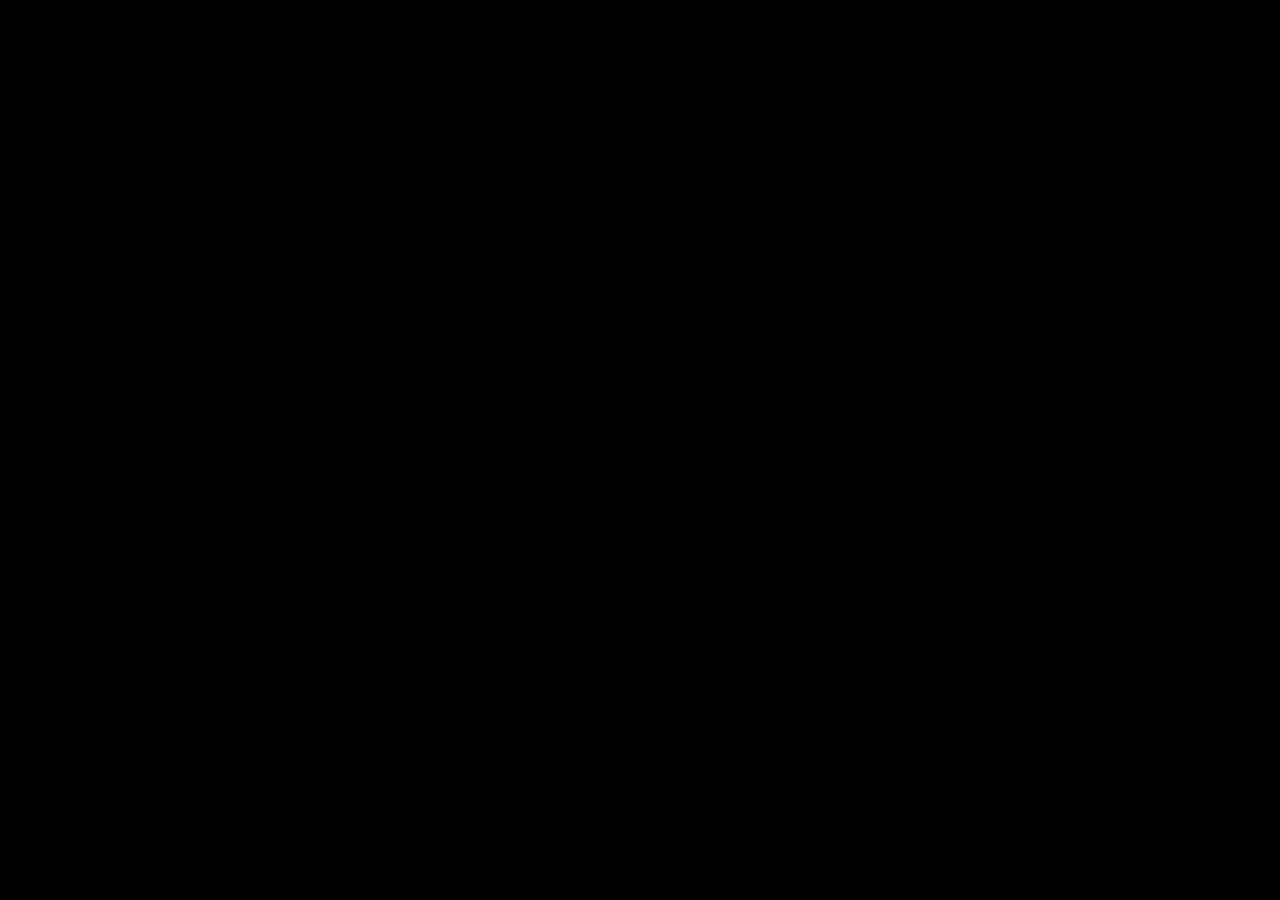
==== commit f01b1bf4: "feat: 발표 애니메이션과 대본 정리 및 화면 전환 추가" ====
--- a/presentation/index.html
+++ b/presentation/index.html
@@ -3,139 +3,120 @@
 <head>
   <meta charset="utf-8">
   <meta name="viewport" content="width=device-width, initial-scale=1">
-  <meta name="color-scheme" content="light">
-  <title>FLYBY — 중력을 이용하는 여정</title>
+  <title>플라이바이 · 중력을 이용하는 우주여행</title>
   <link rel="stylesheet" href="css/presentation.css">
   <script src="js/presentation.js" defer></script>
 </head>
-<body data-phase="static-design">
+<body>
   <div class="deck-viewport">
-    <main class="deck-stage" id="deck" aria-label="플라이바이 발표 자료">
-      <header class="deck-header" aria-hidden="true"><span>우주를 향한 여정</span><span class="header-mark">FLYBY</span></header>
+    <main class="deck-stage" id="deck" aria-label="플라이바이 발표">
+      <section class="slide blank dark active" id="slide-start" data-scene="still" data-steps="1" aria-label="발표 시작 전 빈 화면" aria-hidden="false"></section>
 
-      <section class="slide active wide" id="slide-01" data-animation-status="planned" data-scene="mission" data-steps="1" aria-labelledby="title-01">
-        <div class="copy"><p class="eyebrow">하나의 질문에서 시작하는 여정</p><h1 id="title-01">더 먼 곳으로 가는데<br><em>더 빨리 갈 수 있다?</em></h1></div>
-        <figure><canvas width="1680" height="490" role="img" aria-label="목성에 머무는 탐사선 A보다 더 멀리 향하는 탐사선 B가 목성 부근에 먼저 도착하는 개념 비교"></canvas><figcaption>임무 조건이 다른 경우의 개념 비교</figcaption></figure>
-        <aside class="speaker-notes" hidden><p><strong>현재 단계: 정적인 PPT 디자인 시안임.</strong> 기존 노트의 움직임 설명과 아래 연출 구상은 추후 구현 대상이며 현재 재생하지 않음.</p><p>보통 더 먼 곳으로 가려면 더 오래 걸린다고 생각합니다. 그런데 목성에 머무는 임무보다, 목성을 지나 더 먼 곳으로 가는 임무가 목성 근처에는 더 빨리 도착하는 경우도 있습니다. 왜 이런 일이 가능할까요?</p><p>모든 임무에 적용되는 법칙이 아님. 발사·도착 조건이 다른 임무의 개념 비교임. 목성 통과 후의 중력 도움이 목성 도착 이전의 시간을 줄인다는 설명은 하지 않음. 원 지문과 특정 임무명·소요 시간은 미확인임.</p><div class="planned-animation"><h3>추후 애니메이션 구상 · 미구현</h3><ol><li>어두운 우주 배경 위에 지구와 목성을 배치함</li><li>탐사선 A는 목성을 목적지로 하는 경로를 보여줌</li><li>탐사선 B는 목성을 통과해 더 먼 곳으로 향하는 경로를 보여줌</li><li>B가 먼저 목성 부근에 도착하는 비교 장면을 연출함</li><li>이유를 밝히지 않은 채 두 경로를 남김</li></ol></div></aside>
+      <section class="slide cover dark" id="slide-01" data-scene="still" data-steps="1" aria-labelledby="title-01" aria-hidden="true">
+        <p class="chapter">우주 탐사 · 중력 도움</p>
+        <h1 id="title-01">플라이바이</h1>
+
+        <p class="cover-subtitle">중력을 이용하는<br>우주여행</p>
+        <figure class="cover-image"><img src="assets/earth.jpg" alt="우주에서 바라본 지구" width="840" height="678"><figcaption>지구 사진 · NASA</figcaption></figure>
+        <footer><span>FLYBY · 중력 도움</span><span>01 / 10</span></footer>
+        <aside class="speaker-notes" hidden><p>오늘은 탐사선이 행성 가까이를 지나며 중력을 여행에 이용하는 방법, 플라이바이를 살펴보겠습니다.</p></aside>
       </section>
 
-      <section class="slide interlude" id="slide-02" data-animation-status="planned" data-scene="why" data-steps="1" aria-labelledby="title-02">
-        <figure class="backdrop"><canvas width="1680" height="600" role="img" aria-label="이전 장의 행성과 두 경로가 희미하게 남은 배경"></canvas></figure>
-        <div class="copy"><h1 class="keyword" id="title-02">WHY<span>?</span></h1></div>
-        <aside class="speaker-notes" hidden><p><strong>현재 단계: 정적인 PPT 디자인 시안임.</strong> 기존 노트의 움직임 설명과 아래 연출 구상은 추후 구현 대상이며 현재 재생하지 않음.</p><p>그 이유를 알아보려면 먼저 탐사선이 어떻게 지구를 떠나는지부터 생각해 봐야 합니다.</p><div class="planned-animation"><h3>추후 애니메이션 구상 · 미구현</h3><ol><li>이전 장의 배경을 유지함</li><li>행성과 궤적의 밝기를 낮춤</li><li>`WHY?`를 화면 중앙에 크게 등장시킴</li><li>약한 확대 효과 후 멈춤</li></ol></div></aside>
+      <section class="slide " id="slide-02" data-scene="still" data-steps="3" aria-labelledby="title-02" aria-hidden="true">
+        <p class="chapter">01 · 도입</p>
+        <h1 id="title-02">더 먼 곳으로 가는데, 더 빨리?</h1>
+
+        <div class="left-copy intro-copy"><p data-step="1">같은 속력이라면<br>먼 곳일수록 오래 걸림</p><p class="accent" data-step="2">하지만 우주에서는<br>이동 중 속력도 달라짐</p></div>
+        <figure class="right-image solar"><img src="assets/solar-system.jpg" alt="태양과 행성을 함께 나타낸 태양계 상상도" width="837" height="471"><figcaption>태양계 상상도 · NASA/JPL-Caltech · 크기·거리 비례 아님</figcaption></figure>
+        <footer><span>FLYBY · 중력 도움</span><span>02 / 10</span></footer>
+        <aside class="speaker-notes" hidden><p>보통 더 먼 곳으로 가려면 더 오래 걸린다고 생각합니다. 같은 속력으로 간다면 당연한 이야기입니다.</p><p>그런데 우주에서는 탐사선의 속력도 달라지고, 목적지에 도착할 때 필요한 조건도 다릅니다. 그렇다면 목적지가 더 멀다는 이유만으로, 중간 지점에도 반드시 더 늦게 도착한다고 말할 수 있을까요?</p><p>오늘은 이 질문에서 출발해 탐사선이 왜 행성을 경유하는지 살펴보겠습니다.</p></aside>
       </section>
 
-      <section class="slide wide" id="slide-03" data-animation-status="planned" data-scene="direct" data-steps="2" aria-labelledby="title-03">
-        <div class="copy"><div data-until="0"><p class="eyebrow">처음 떠올리는 방법</p><h1 id="title-03">가장 간단한 방법</h1><p class="lead">지구 → 탐사선 → 목적지</p></div><h2 class="replacement" data-step="1">그런데<span>…</span></h2></div>
-        <figure><canvas width="1680" height="490" role="img" aria-label="지구에서 목적지를 향해 엔진을 분사하며 출발하려는 탐사선"></canvas><figcaption>처음 떠올리는 방법을 나타낸 개념도</figcaption></figure>
-        <aside class="speaker-notes" hidden><p><strong>현재 단계: 정적인 PPT 디자인 시안임.</strong> 기존 노트의 움직임 설명과 아래 연출 구상은 추후 구현 대상이며 현재 재생하지 않음.</p><p>우주에는 도로나 장애물이 없으니 목적지를 향해 바로 가면 가장 쉬울 것 같습니다. 하지만 지구를 떠나는 것부터 쉽지 않습니다.</p><p>첫 화면에서 출발을 설명한 뒤 다음 키를 눌러 ‘그런데…’를 공개함. 직선은 실제 행성 간 궤도가 아니라 처음 떠올리는 생각의 개념도임.</p><div class="planned-animation"><h3>추후 애니메이션 구상 · 미구현</h3><ol><li>지구 가까이 탐사선을 배치함</li><li>목적지까지 단순한 안내선을 표시함</li><li>엔진 불꽃과 함께 탐사선이 출발함</li><li>불꽃이 커지고 에너지 소모를 암시하는 짧은 효과를 넣음</li><li>지구 방향의 중력 표시가 등장할 준비를 함</li></ol></div></aside>
+      <section class="slide " id="slide-03" data-scene="departure" data-steps="2" aria-labelledby="title-03" aria-hidden="true">
+        <p class="chapter">02 · 추진제의 한계</p>
+        <h1 id="title-03">중력을 이겨내려면 추진제가 필요하다</h1>
+
+        <div class="left-copy departure-copy"><p>중력이 끌어당기는 동안<br>엔진은 계속 분사함</p><p class="accent">하지만 추진제는<br>한정되어 있음</p><p class="departure-question" data-step="1">다른 행성의 중력을<br>이용할 수는 없을까?</p></div>
+        <figure class="diagram departure-diagram"><canvas width="900" height="650" role="img" aria-label="발사대에서 강하게 분사하면서 조금 흔들리고 땀을 흘리며 천천히 떠오르는 로켓. 중력과 추력이 반대 방향으로 작용함"></canvas><figcaption>힘겨운 이륙의 개념도 · 실제 발사체의 축척·시간과 다름</figcaption></figure>
+        <footer><span>FLYBY · 중력 도움</span><span>03 / 10</span></footer>
+        <aside class="speaker-notes" hidden><p>엔진이 강하게 분사하고 있지만 로켓은 처음부터 빠르게 솟아오르지 않습니다. 지구의 중력이 아래로 잡아당기기 때문에, 그보다 큰 추력을 만들어야 떠오를 수 있습니다.</p><p>이렇게 속도를 바꾸는 데는 추진제가 듭니다. 하지만 탐사선이 싣고 갈 수 있는 추진제는 한정되어 있습니다. 그렇다면 지구를 떠난 뒤의 여행에서는 엔진에만 의존하지 않고, 다른 행성의 중력을 이용할 수는 없을까요?</p><p>이 장은 추진제의 한계에서 중력 도움의 필요성으로 연결하는 짧은 도입임. 수직 상승은 추력·질량 소모·고도별 중력·항력의 RK4 적분임. 진동과 땀은 힘겨움을 전달하는 과장 표현이며 중력이 실제로 로켓을 흔든다는 뜻이 아님. 지구 탈출 추진이 중력 도움으로 생략되는 것은 아님.</p></aside>
       </section>
 
-      <section class="slide split" id="slide-04" data-animation-status="planned" data-scene="gravity" data-steps="1" aria-labelledby="title-04">
-        <div class="copy"><p class="eyebrow">지구를 떠나는 첫 번째 어려움</p><h1 id="title-04">지구가<br><em>놓아주지 않는다.</em></h1><p class="lead">중력</p></div>
-        <figure><canvas width="930" height="650" role="img" aria-label="떠나려는 탐사선과 지구 중심을 향하는 중력 표시"></canvas><figcaption>탈출에 필요한 에너지를 나타낸 개념도</figcaption></figure>
-        <aside class="speaker-notes" hidden><p><strong>현재 단계: 정적인 PPT 디자인 시안임.</strong> 기존 노트의 움직임 설명과 아래 연출 구상은 추후 구현 대상이며 현재 재생하지 않음.</p><p>지구는 탐사선을 계속 자신 쪽으로 잡아당깁니다. 그래서 지구의 중력을 벗어나려면 많은 에너지가 필요합니다.</p><p>중력 방향만 간단한 화살표로 표현함. 힘의 분해나 수치 패널은 사용하지 않음.</p><div class="planned-animation"><h3>추후 애니메이션 구상 · 미구현</h3><ol><li>탐사선이 지구에서 멀어지려는 장면을 이어감</li><li>지구 중심을 향한 중력 화살표를 표시함</li><li>엔진 분사를 강조해 탈출에 필요한 에너지를 표현함</li><li>복잡한 수치나 힘의 분해 없이 화면을 정리함</li></ol></div></aside>
+      <section class="slide " id="slide-04" data-scene="assist" data-steps="2" aria-labelledby="title-04" aria-hidden="true">
+        <p class="chapter">03 · 방법</p>
+        <h1 id="title-04">플라이바이와 중력 도움</h1>
+
+        <div class="left-copy definition-copy"><div><h2>플라이바이</h2><p>천체 가까이를 지나가는 비행</p></div><div><h2>중력 도움 · Gravity Assist</h2><p>천체의 중력을 이용해<br>탐사선의 궤도를 바꿈</p></div></div>
+        <figure class="diagram assist-diagram"><canvas width="850" height="530" role="img" aria-label="행성 가까이를 지나며 중력으로 경로가 휘는 탐사선"></canvas><figcaption>무추진 근접 통과 개념도 · 천체·탐사선의 크기 확대</figcaption></figure>
+        <p class="effects" data-step="1">가속 · 감속 · 방향 전환</p>
+        <footer><span>FLYBY · 중력 도움</span><span>04 / 10</span></footer>
+        <aside class="speaker-notes" hidden><p>천체 가까이를 지나가는 비행을 플라이바이라고 합니다. 그중 천체의 중력을 이용해 탐사선의 궤도를 바꾸는 방법을 중력 도움이라고 합니다.</p><p>탐사선이 행성 가까이를 지나면 중력이 진행 방향을 휘게 만듭니다. 접근 경로를 잘 정하면 엔진만으로 같은 변화를 만드는 데 필요한 추진제를 줄일 수 있습니다.</p><p>태양을 기준으로 보면 속력을 높이거나 낮출 수도 있고, 진행 방향도 바꿀 수 있습니다. 필요한 변화에 맞춰 통과 경로를 정하는 것입니다.</p></aside>
       </section>
 
-      <section class="slide split" id="slide-05" data-animation-status="planned" data-scene="well" data-steps="1" aria-labelledby="title-05">
-        <div class="copy"><p class="eyebrow">에너지의 관점에서 보면</p><h1 id="title-05">중력<br><em>웅덩이</em></h1></div>
-        <figure><canvas width="930" height="650" role="img" aria-label="낮은 에너지 위치에서 바깥으로 올라가려는 탐사선을 중력 웅덩이로 비유한 그림"></canvas><figcaption>에너지 관계를 설명하는 비유</figcaption></figure>
-        <aside class="speaker-notes" hidden><p><strong>현재 단계: 정적인 PPT 디자인 시안임.</strong> 기존 노트의 움직임 설명과 아래 연출 구상은 추후 구현 대상이며 현재 재생하지 않음.</p><p>이것을 중력 웅덩이로 생각하면 이해하기 쉽습니다. 탐사선이 깊은 웅덩이 안에 있고, 그 밖으로 올라가야 하는 것과 비슷합니다. 밖으로 나가려면 에너지가 필요한 것입니다.</p><p>원 지문 표현 대조 필요함. 우주에 실제로 아래 방향의 구멍이 있다는 뜻이 아님. 일반상대성이론의 정밀 시공간 모형이 아님.</p><div class="planned-animation"><h3>추후 애니메이션 구상 · 미구현</h3><ol><li>지구 주변에 단순한 격자 또는 곡면을 등장시킴</li><li>지구 주변이 움푹 들어간 형태로 변형됨</li><li>탐사선을 낮은 위치에 표시함</li><li>탐사선이 바깥으로 올라가려는 움직임을 보여줌</li></ol></div></aside>
+      <section class="slide " id="slide-05" data-scene="frames" data-steps="5" aria-labelledby="title-05" aria-hidden="true">
+        <p class="chapter">04 · 원리</p>
+        <h1 id="title-05">왜 통과한 뒤에 빨라질까?</h1>
+
+        <div class="frame-panel planet-panel"><h2>행성 기준으로 보면</h2><canvas width="800" height="460" data-frame="planet" role="img" aria-label="행성 기준: 접근할 때 빨라지고 이탈할 때 느려지며, 전후 속력 화살표는 같고 방향이 다름"></canvas><p data-step="1">속력은 비슷하고<br>방향이 바뀜</p></div>
+        <div class="frame-panel sun-panel" data-step="3"><h2>태양 기준으로 보면</h2><canvas width="800" height="460" data-frame="sun" role="img" aria-label="같은 통과의 태양 기준: 행성의 이동을 더하면 탐사선의 통과 후 속력이 커지는 사례"></canvas><p data-step="4">행성이 움직이므로<br>속력도 달라질 수 있음</p></div>
+        <div class="question-overlay" data-step="2" data-until="2">그런데 왜 더 빨라질까?</div>
+        <p class="comparison-note">같은 통과 · 같은 시간·거리 축척 · 화살표 길이는 속력에 비례함</p>
+        <footer><span>FLYBY · 중력 도움</span><span>05 / 10</span></footer>
+        <aside class="speaker-notes" hidden><p>탐사선은 행성에 가까워질 때 중력에 끌려 빨라집니다. 하지만 멀어질 때는 중력이 뒤에서 잡아당겨 다시 느려집니다. 그렇다면 얻었던 속력을 다시 잃는 것 아닐까요?</p><p>행성에서 보면 이 설명이 맞습니다. 엔진을 사용하지 않고 다른 천체의 영향을 무시하면, 행성에서 충분히 먼 통과 전후 지점의 속력은 거의 같습니다. 대신 들어올 때와 나갈 때의 방향이 달라집니다.</p><p>이제 같은 장면을 태양에서 보겠습니다. 행성도 태양 주위를 움직이고 있습니다. 움직이는 행성의 중력이 탐사선의 진행 방향을 바꾸면, 태양을 기준으로 본 속력도 달라질 수 있습니다.</p><p>이때 탐사선은 행성의 운동 에너지를 아주 조금 전달받아 더 빨라질 수 있습니다. 에너지가 새로 생기는 것은 아닙니다. 반대의 효과를 얻도록 경로를 정하면 속력을 낮출 수도 있습니다.</p><p>질량이 큰 행성의 변화는 매우 작지만, 탐사선에는 큰 차이가 납니다. 행성에서 본 속력이 비슷하다는 설명과 태양에서 본 속력이 달라진다는 설명은 함께 성립합니다. 어디를 기준으로 보느냐가 다르기 때문입니다.</p></aside>
       </section>
 
-      <section class="slide interlude" id="slide-06" data-animation-status="planned" data-scene="rethink" data-steps="1" aria-labelledby="title-06">
-        <figure class="backdrop"><canvas width="1680" height="650" role="img" aria-label="설명을 위해 멈춰 있는 중력 웅덩이 개념도"></canvas></figure>
-        <div class="copy"><p class="eyebrow">그렇다면</p><h1 id="title-06">계속 중력을<br><em>이겨내야 할까?</em></h1></div>
-        <aside class="speaker-notes" hidden><p><strong>현재 단계: 정적인 PPT 디자인 시안임.</strong> 기존 노트의 움직임 설명과 아래 연출 구상은 추후 구현 대상이며 현재 재생하지 않음.</p><p>그런데 생각을 조금 바꿔볼 수 있습니다. 중력을 계속 이겨내려고만 하지 말고, 이용할 수는 없을까요?</p><p>정지는 발표 연출임. 엔진을 끄면 탐사선이 실제로 멈춘다는 뜻이 아님.</p><div class="planned-animation"><h3>추후 애니메이션 구상 · 미구현</h3><ol><li>이전 장면의 움직임을 설명용 정지 화면으로 바꿈</li><li>엔진 불꽃을 약하게 하거나 숨김</li><li>배경을 어둡게 하고 질문을 크게 표시함</li><li>발표자가 다음 말을 할 여유를 둠</li></ol></div></aside>
+      <section class="slide " id="slide-06" data-scene="still" data-steps="3" aria-labelledby="title-06" aria-hidden="true">
+        <p class="chapter">04 · 원리</p>
+        <h1 id="title-06">멀리 돌아가는 이유</h1>
+
+        <div class="route-choice choice-time" data-focus="0"><p>속력을 높여<br>비행 시간을 줄이는 경로</p></div><div class="route-choice choice-fuel" data-focus="1"><p>시간이 더 걸려도<br>추진제를 아끼는 경로</p></div>
+        <p class="route-takeaway" data-step="2">임무마다 알맞은 경로가 다름</p>
+        <footer><span>FLYBY · 중력 도움</span><span>06 / 10</span></footer>
+        <aside class="speaker-notes" hidden><p>행성을 경유하면 이동 거리가 길어져도, 중력 도움으로 얻은 속력 덕분에 비행 시간을 줄이는 데 유리한 경우가 있습니다.</p><p>반대로 시간이 더 걸리더라도 추진제를 아끼는 경로를 선택할 수 있습니다. 시간 단축과 추진제 절약을 언제나 동시에 얻는 것은 아닙니다.</p><p>더 멀리 돌아가면 무조건 빠르다는 뜻은 아닙니다. 임무의 목표와 조건에 따라 알맞은 경로가 달라진다는 뜻입니다.</p></aside>
       </section>
 
-      <section class="slide split" id="slide-07" data-animation-status="planned" data-scene="assist" data-steps="1" aria-labelledby="title-07">
-        <div class="copy"><p class="eyebrow">생각의 방향을 바꾸면</p><h1 id="title-07">중력을 이기는 대신<br><em>이용한다.</em></h1></div>
-        <figure><canvas width="930" height="650" role="img" aria-label="엔진 분사 없이 행성 가까이에서 부드럽게 휘어 나가는 탐사선"></canvas><figcaption>접촉 없이 지나가는 중력 통과 개념도</figcaption></figure>
-        <aside class="speaker-notes" hidden><p><strong>현재 단계: 정적인 PPT 디자인 시안임.</strong> 기존 노트의 움직임 설명과 아래 연출 구상은 추후 구현 대상이며 현재 재생하지 않음.</p><p>탐사선이 다른 행성 가까이 지나가면 그 행성의 중력이 탐사선을 끌어당깁니다. 이 힘을 잘 이용하면 많은 연료를 쓰지 않고도 탐사선의 이동 방향을 바꿀 수 있습니다.</p><p>지구 탈출 과정이 생략된다는 뜻이 아님. 별도 행성 통과 장면임. 행성 표면과 접촉하지 않음.</p><div class="planned-animation"><h3>추후 애니메이션 구상 · 미구현</h3><ol><li>다른 행성과 접근 중인 탐사선을 보여줌</li><li>탐사선이 행성 가까이 지나가며 경로가 부드럽게 휘어짐</li><li>휘어진 궤적을 짧게 남김</li><li>엔진 불꽃을 강조하지 않고 행성의 영향에 시선을 모음</li></ol></div></aside>
+      <section class="slide " id="slide-07" data-scene="conditions" data-steps="3" aria-labelledby="title-07" aria-hidden="true">
+        <p class="chapter">05 · 경로 설계</p>
+        <h1 id="title-07">방향·거리·타이밍</h1>
+
+        <div class="conditions"><div data-focus="0"><h2>방향</h2><p>행성의 어느 쪽을 지나는가</p></div><div data-focus="1"><h2>거리</h2><p>행성에 얼마나 가까이 가는가</p></div><div data-focus="2"><h2>타이밍</h2><p>만날 때의 행성 위치에 맞춤</p></div></div>
+        <figure class="diagram conditions-diagram"><canvas width="1000" height="600" role="img" aria-label="같은 진입 속력에서 접근 방향과 거리의 영향을 비교하고, 움직이는 행성과 계획한 거리로 만나는 장면"></canvas><figcaption>한 번에 한 조건 비교 · 행성과 충돌하지 않는 근접 통과</figcaption></figure>
+        <footer><span>FLYBY · 중력 도움</span><span>07 / 10</span></footer>
+        <aside class="speaker-notes" hidden><p>행성 근처를 지나가기만 하면 원하는 결과를 얻는 것은 아닙니다. 어느 방향에서 접근하는지, 얼마나 가까이 지나는지, 어떤 속력으로 들어오는지에 따라 나가는 궤도가 달라집니다.</p><p>또 행성도 움직이므로, 지금 있는 위치가 아니라 탐사선과 만날 시점의 위치를 계산해야 합니다. 그 위치에 맞춰 출발 시기와 접근 경로를 정합니다.</p><p>가까이 지나갈수록 언제나 좋은 것도 아닙니다. 원하는 방향으로 궤도를 바꾸면서 안전하게 지나갈 수 있어야 합니다.</p></aside>
       </section>
 
-      <section class="slide word-slide" id="slide-08" data-animation-status="planned" data-scene="definition" data-steps="2" aria-labelledby="title-08">
-        <figure class="word-art"><canvas width="880" height="650" role="img" aria-label="정의의 배경에 간결하게 이어지는 탐사선의 여정선"></canvas></figure>
-        <div class="copy"><h1 class="keyword" id="title-08">FLYBY</h1><div class="definition" data-step="1"><p>천체의 중력을 이용해<br>탐사선의 속도와 방향을 바꾸는 방법</p><span>Gravity Assist · 중력 도움</span></div></div>
-        <aside class="speaker-notes" hidden><p><strong>현재 단계: 정적인 PPT 디자인 시안임.</strong> 기존 노트의 움직임 설명과 아래 연출 구상은 추후 구현 대상이며 현재 재생하지 않음.</p><p>이런 행성 통과를 이용하는 방법이 중력 도움, Gravity Assist입니다. 이번 발표에서는 이 방법을 중심으로 플라이바이를 살펴보겠습니다. 천체의 중력을 이용해 탐사선의 속도와 방향을 바꾸는 것입니다.</p><p>제목을 보여준 다음 키를 눌러 정의를 공개함. 엄밀히 flyby는 천체 가까이를 통과하는 비행임. 모든 flyby가 중력 도움을 주목적으로 하는 것은 아님.</p><div class="planned-animation"><h3>추후 애니메이션 구상 · 미구현</h3><ol><li>이전 장의 탐사선이 행성을 빠져나감</li><li>궤적을 남기고 `FLYBY`가 등장함</li><li>발표자의 설명에 맞춰 정의를 추가함</li></ol></div></aside>
+      <section class="slide " id="slide-08" data-scene="still" data-steps="3" aria-labelledby="title-08" aria-hidden="true">
+        <p class="chapter">06 · 실제 사례</p>
+        <h1 id="title-08">로제타 · 혜성 67P 탐사</h1>
+
+        <div class="left-copy rosetta-copy"><p>혜성과 함께 움직이며<br>가까이서 관측하기</p><p class="subcopy" data-step="1">혜성에 맞춰<br>속력과 방향을 조절함</p><p class="engine-copy accent" data-step="2">행성의 중력 + 엔진 사용</p></div>
+        <figure class="right-image rosetta-image"><img src="assets/rosetta-67p.jpg" alt="혜성 67P 가까이에서 관측하는 로제타 탐사선 상상도" width="831" height="560"><figcaption>상상도 · ESA/ATG medialab · ESA/Rosetta/NavCam</figcaption></figure>
+        <footer><span>FLYBY · 중력 도움</span><span>08 / 10</span></footer>
+        <aside class="speaker-notes" hidden><p>로제타는 혜성 67P를 탐사하기 위해 2004년에 발사된 탐사선입니다. 목표는 혜성과 함께 움직이면서 가까이에서 관측하는 것이었습니다.</p><p>그래서 목적지의 위치에 도착하는 것뿐 아니라, 혜성과의 상대 속력과 진행 방향도 맞춰야 했습니다.</p><p>로제타는 여러 차례 행성의 중력 도움으로 큰 경로를 만들었습니다. 궤도 수정과 혜성 접근에는 엔진도 사용했습니다.</p></aside>
       </section>
 
-      <section class="slide split" id="slide-09" data-animation-status="planned" data-scene="effects" data-steps="3" aria-labelledby="title-09">
-        <div class="copy"><p class="eyebrow" id="title-09">플라이바이로 할 수 있는 것</p><div class="effect-list"><h2 data-focus="0">가속</h2><h2 data-focus="1">감속</h2><h2 data-focus="2">방향 전환</h2></div><p class="frame-label">태양에서 볼 때</p></div>
-        <figure><canvas width="930" height="650" role="img" aria-label="가속과 감속은 통과 전후의 같은 시간 동안 이동한 거리를 나란히 비교하고 방향 전환은 별도의 휘어진 경로로 표시"></canvas><figcaption>속력과 방향의 변화를 구분하여 보는 개념도</figcaption></figure>
-        <aside class="speaker-notes" hidden><p><strong>현재 단계: 정적인 PPT 디자인 시안임.</strong> 기존 노트의 움직임 설명과 아래 연출 구상은 추후 구현 대상이며 현재 재생하지 않음.</p><p>플라이바이는 탐사선을 빠르게 만드는 데만 쓰이지 않습니다. 접근 방법에 따라 속력을 높일 수도, 낮출 수도 있고 진행 방향도 바꿀 수 있습니다.</p><p>다음 키로 가속 → 감속 → 방향 전환을 선택함. 가감속은 중력 계산의 접근 전·이탈 후 태양 기준 속력을 같은 시간과 축척의 두 이동 장면으로 비교함. 두 줄은 서로 다른 탐사선의 임무가 아니라 한 통과 전후의 속력 비교임. 위치 점은 같은 시간 간격임. 방향 전환은 별도 경로로 표시함. 속력과 방향의 변화는 완전히 독립된 현상이 아님.</p><div class="planned-animation"><h3>추후 애니메이션 구상 · 미구현</h3><ol><li>세 가지 변화를 차례로 강조함</li><li>가속 장면은 통과 뒤 탐사선의 움직임이 빨라지는 것으로 표현함</li><li>감속 장면은 통과 뒤 움직임이 느려지는 것으로 표현함</li><li>방향 전환 장면은 휘어진 궤적에 시선을 모음</li><li>세 장면을 모두 계속 움직이게 하기보다 설명 중인 장면만 재생함</li></ol></div></aside>
+      <section class="slide " id="slide-09" data-scene="journey" data-steps="6" aria-labelledby="title-09" aria-hidden="true">
+        <p class="chapter">06 · 실제 사례</p>
+        <h1 id="title-09">지구 3회 · 화성 1회의 중력 도움</h1>
+
+        <ol class="event-list"><li data-focus="0"><time>2004.03</time><span>지구 출발</span></li><li data-focus="1"><time>2005.03</time><span>지구 ①</span></li><li data-focus="2"><time>2007.02</time><span>화성</span></li><li data-focus="3"><time>2007.11</time><span>지구 ②</span></li><li data-focus="4"><time>2009.11</time><span>지구 ③</span></li><li data-focus="5"><time>2014.08</time><span>혜성 67P 도착</span></li></ol>
+        <figure class="diagram journey-diagram"><div class="journey-window"><img src="assets/rosetta-journey.jpg" alt="태양을 중심으로 여러 바퀴 이어지는 로제타의 전체 여정. 원본 PDF에 사용된 ESA 궤도 개념도" width="4135" height="5906"><canvas width="1132" height="437" role="img" aria-label="로제타가 행성 옆을 스쳐 지나가며 궤도가 휘고, 통과 뒤 위치에서 다음 구간을 이어감. 지난 경로는 색과 점선으로 계속 표시함. 실제 임무의 위치·거리·시간을 재현한 시뮬레이션은 아님"></canvas></div><figcaption>전체 여정 그림 · ESA · 그림 위 이동은 설명용 · 실제 위치·거리·시간 비례 아님</figcaption></figure>
+        <p class="journey-event" data-event-label></p><p class="journey-takeaway">같은 행성을 다시 지나며<br>다음 구간의 궤도를 만듦</p>
+        <footer><span>FLYBY · 중력 도움</span><span>09 / 10</span></footer>
+        <aside class="speaker-notes" hidden><p>로제타는 2004년 지구에서 출발한 뒤, 2005년 지구를 다시 지나며 첫 번째 중력 도움을 받았습니다.</p><p>2007년에는 화성을 지나고 같은 해 다시 지구를 지났습니다. 2009년에 지구를 한 번 더 이용한 뒤, 2014년 8월 혜성 67P에 도착했습니다.</p><p>지구 세 번, 화성 한 번의 중력 도움을 이용한 것입니다. 같은 행성을 다른 시점에 다시 지나면서, 여러 경유를 하나의 여정으로 연결했습니다.</p><p>중요한 것은 경유 횟수 자체보다, 혜성과 함께 움직이는 데 필요한 궤도를 만들었다는 점입니다.</p></aside>
       </section>
 
-      <section class="slide interlude" id="slide-10" data-animation-status="planned" data-scene="question" data-steps="1" aria-labelledby="title-10">
-        <figure class="backdrop" aria-hidden="true"><canvas width="1680" height="650"></canvas></figure>
-        <div class="copy"><p class="eyebrow">그런데…</p><h1 id="title-10">왜 <em>빨라질까?</em></h1></div>
-        <aside class="speaker-notes" hidden><p><strong>현재 단계: 정적인 PPT 디자인 시안임.</strong> 기존 노트의 움직임 설명과 아래 연출 구상은 추후 구현 대상이며 현재 재생하지 않음.</p><p>그런데 궁금한 점이 하나 생깁니다. 행성에 끌려갔다가 다시 멀어지는 것뿐인데, 어떻게 속력을 더 얻을 수 있을까요?</p><div class="planned-animation"><h3>추후 애니메이션 구상 · 미구현</h3><ol><li>탐사선과 행성 외의 요소를 정리함</li><li>궤적을 약하게 남김</li><li>질문을 중앙에 크게 표시함</li></ol></div></aside>
+      <section class="slide closing dark" id="slide-10" data-scene="still" data-steps="2" aria-labelledby="title-10" aria-hidden="true">
+        <p class="chapter">07 · 결론</p>
+        <h1 id="title-10">가장 짧은 길이<br>항상 가장 좋은 길은 아니다</h1>
+
+        <p class="conclusion-copy" data-step="1">움직이는 행성의 중력을 이용해<br>속력과 방향을 바꾼다</p><p class="closing-mark">FLYBY</p>
+        <footer><span>FLYBY · 중력 도움</span><span>10 / 10</span></footer>
+        <aside class="speaker-notes" hidden><p>우주여행에서는 거리만으로 좋은 길을 정할 수 없습니다. 속력이 어떻게 달라지는지, 추진제가 얼마나 필요한지, 어떤 상태로 도착해야 하는지를 함께 생각해야 합니다.</p><p>탐사선은 움직이는 행성의 중력을 이용해 속력과 방향을 바꿉니다. 그래서 가장 짧은 길이 항상 가장 좋은 길은 아닙니다.</p><p>이것이 오늘 살펴본 플라이바이와 중력 도움입니다. 감사합니다.</p></aside>
       </section>
-
-      <section class="slide wide speed-study" id="slide-11" data-animation-status="planned" data-scene="stationary" data-steps="1" aria-labelledby="title-11">
-        <div class="copy"><p class="eyebrow">행성에서 볼 때</p><h1 id="title-11">행성이 <em>멈춰 있다면?</em></h1><div class="result-slot"><p class="lead motion-process">빨라짐 → 다시 느려짐</p><p class="lead motion-result">처음 속력 ≈ 마지막 속력</p></div></div>
-        <figure><canvas width="1680" height="490" role="img" aria-label="가까이에서 더 멀리 벌어지고 이탈하며 다시 좁아지는 같은 시간 간격의 위치 점과 가속·감속하는 탐사선"></canvas><figcaption>엔진을 쓰지 않는 단순 모델 · 같은 거리에서 전후 속력 비교</figcaption></figure>
-        <aside class="speaker-notes" hidden><p><strong>현재 단계: 정적인 PPT 디자인 시안임.</strong> 기존 노트의 움직임 설명과 아래 연출 구상은 추후 구현 대상이며 현재 재생하지 않음.</p><p>행성에서 바라본다고 생각해 보겠습니다. 탐사선은 가까워질 때 중력 때문에 빨라집니다. 하지만 다시 멀어질 때는 느려집니다. 엔진을 쓰지 않고 다른 영향을 무시하면, 충분히 먼 곳에서의 처음과 마지막 속력은 거의 같습니다. 방향은 달라져 있습니다.</p><p>실제 중력 적분의 행성 기준 상대 위치를 사용함. 낮은 접근 속력의 조건을 선택하여 가감속을 더 뚜렷하게 표현함. 그리기 축척과 시계는 고정함. 점은 같은 시간 간격이며 최근접 부근에서 넓어졌다가 이탈하면서 다시 좁아짐. 8초 운동 후 비교 상태를 유지함. 계산 후 출발 거리 이상으로 되돌아온 지점에서 비교함. 속력과 방향을 포함한 속도를 혼동하지 않음. 근거: <a href="https://science.nasa.gov/learn/basics-of-space-flight/primer/">NASA — A Gravity Assist Primer</a>.</p><div class="planned-animation"><h3>추후 애니메이션 구상 · 미구현</h3><ol><li>행성을 화면 중앙에 고정함</li><li>탐사선이 가까워질수록 움직임이 빨라짐</li><li>최근접점을 지나 멀어지며 다시 느려짐</li><li>행성에서 충분히 먼 진입 지점과 이탈 지점을 강조함</li><li>두 지점의 속력은 비슷하지만 방향이 달라졌음을 궤적으로 보여줌</li></ol></div></aside>
-      </section>
-
-      <section class="slide wide moving-study" id="slide-12" data-animation-status="planned" data-scene="moving" data-steps="1" aria-labelledby="title-12">
-        <div class="copy"><p class="eyebrow">이번에는 태양에서 볼 때</p><h1 id="title-12">하지만 행성은 <em>움직인다.</em></h1><p class="lead quiet">행성의 운동 에너지를 아주 조금 나눠 받는다.</p></div>
-        <figure><canvas width="1680" height="490" role="img" aria-label="넓은 태양 기준 장면에서 주황색으로 행성의 이동을 남기고 휘어 나가는 탐사선의 여정과 함께 비교"></canvas><figcaption>주황색은 행성의 이동 · 공전의 짧은 구간을 직선으로 단순화함</figcaption></figure>
-        <aside class="speaker-notes" hidden><p><strong>현재 단계: 정적인 PPT 디자인 시안임.</strong> 기존 노트의 움직임 설명과 아래 연출 구상은 추후 구현 대상이며 현재 재생하지 않음.</p><p>하지만 실제 행성은 태양 주위를 움직입니다. 태양에서 보면, 탐사선은 접근 경로에 따라 행성의 움직임을 이용해 더 빨라질 수 있습니다. 중력이 에너지를 새로 만들어 내는 것이 아니라 행성의 운동 에너지를 아주 조금 나누어 받는 것입니다.</p><p>11장과 관측 기준이 달라짐. 행성의 미세한 반작용은 생략한 큰 질량 근사임. 어느 경로나 같은 양만큼 가속하는 것은 아님. 근거: <a href="https://www.esa.int/Enabling_Support/Operations/What_are_gravity_assists">ESA — What are gravity assists?</a>.</p><div class="planned-animation"><h3>추후 애니메이션 구상 · 미구현</h3><ol><li>태양 기준으로 보는 장면으로 전환함</li><li>행성이 공전 방향으로 이동함</li><li>적절한 경로로 접근한 탐사선이 휘어 나감</li><li>통과 후 더 빠르게 이동하는 모습을 보여줌</li><li>공전의 작은 구간을 확대해 보여주는 경우 행성의 이동은 완만한 직선으로 단순화할 수 있음</li></ol></div></aside>
-      </section>
-
-      <section class="slide wide" id="slide-13" data-animation-status="planned" data-scene="routes" data-steps="1" aria-labelledby="title-13">
-        <div class="copy"><p class="eyebrow">그래서</p><h1 id="title-13">멀리 돌아가도<br><em>더 빠를 수 있다.</em></h1></div>
-        <figure><canvas width="1680" height="490" role="img" aria-label="직접 가는 경로와 행성을 경유하는 경로를 비교한 개념도"></canvas><figcaption>조건에 따라 달라지는 경로의 유리함 · 실제 비행 시간 비교 자료가 아님</figcaption></figure>
-        <aside class="speaker-notes" hidden><p><strong>현재 단계: 정적인 PPT 디자인 시안임.</strong> 기존 노트의 움직임 설명과 아래 연출 구상은 추후 구현 대상이며 현재 재생하지 않음.</p><p>그래서 조건에 따라서는 조금 더 멀리 돌아가더라도 행성을 이용하는 경로가 더 빠르거나 연료를 아끼는 데 유리할 수 있습니다. 우주에서는 거리만으로 좋은 길을 고를 수 없는 것입니다.</p><p>시간 단축과 연료 절약을 항상 동시에 얻는다는 뜻이 아님. 로제타를 직항보다 빨랐다는 증거로 사용하지 않음. 01장의 임무 비교와 동일 조건의 실험이 아님. 수치 없는 설명용 경로임.</p><div class="planned-animation"><h3>추후 애니메이션 구상 · 미구현</h3><ol><li>직접 이동과 행성을 경유하는 두 개념 경로를 보여줌</li><li>행성 경유 경로에서 탐사선이 통과 후 빠르게 이동함</li><li>`더 빠를 수 있다`를 강조함</li><li>도입에서 사용한 두 경로의 색을 재사용해 질문과 연결함</li></ol></div></aside>
-      </section>
-
-      <section class="slide split" id="slide-14" data-animation-status="planned" data-scene="direction" data-steps="2" aria-labelledby="title-14">
-        <div class="copy"><p class="eyebrow">원하는 결과를 얻으려면</p><h1 id="title-14">아무렇게나<br>지나가도 <em>될까?</em></h1><p class="lead" data-until="0">목표와 어긋난 경로</p><p class="lead" data-step="1">접근 방향을 바꾸면</p></div>
-        <figure><canvas width="930" height="650" role="img" aria-label="목표와 어긋나는 이탈 경로를 본 뒤 접근 방향을 바꾼 경로를 공개하는 장면"></canvas><figcaption>목표 방향을 설명하는 개념도</figcaption></figure>
-        <aside class="speaker-notes" hidden><p><strong>현재 단계: 정적인 PPT 디자인 시안임.</strong> 기존 노트의 움직임 설명과 아래 연출 구상은 추후 구현 대상이며 현재 재생하지 않음.</p><p>그렇다고 행성 근처를 아무렇게나 지나가면 원하는 결과를 얻는 것은 아닙니다. 어느 방향에서 접근하고 얼마나 가까이 지나는지에 따라, 나가는 경로가 달라집니다.</p><p>다음 키로 목표와 어긋난 경로에서 목표 쪽 경로로 바꿈. 첫 경로도 중력이 작용함. 목표 경로와 불일치한 것이며 중력의 실패가 아님.</p><div class="planned-animation"><h3>추후 애니메이션 구상 · 미구현</h3><ol><li>첫 경로에서는 탐사선이 목표와 다른 방향으로 이탈함</li><li>목표 방향과 어긋난 경로를 약하게 표시함</li><li>진입 위치를 바꾼 두 번째 경로를 보여줌</li><li>목표 쪽으로 이어지는 경로를 강조함</li></ol></div></aside>
-      </section>
-
-      <section class="slide split" id="slide-15" data-animation-status="planned" data-scene="planning" data-steps="3" aria-labelledby="title-15">
-        <div class="copy"><p class="eyebrow" id="title-15">만남을 설계하는 조건</p><div class="effect-list"><h2 data-focus="0">방향</h2><h2 data-focus="1">거리</h2><h2 data-focus="2">타이밍</h2></div></div>
-        <figure><canvas width="930" height="650" role="img" aria-label="접근 방향·거리와 움직이는 행성에 도착하는 시각을 맞추는 세 가지 장면"></canvas><figcaption>같은 위치에 충돌하는 것이 아닌, 계획한 거리로 근접 통과</figcaption></figure>
-        <aside class="speaker-notes" hidden><p><strong>현재 단계: 정적인 PPT 디자인 시안임.</strong> 기존 노트의 움직임 설명과 아래 연출 구상은 추후 구현 대상이며 현재 재생하지 않음.</p><p>특히 행성은 계속 움직이기 때문에 타이밍이 중요합니다. 탐사선이 도착할 때 행성도 계획한 위치에 있어야 가까이 지나갈 수 있습니다. 그래서 몇 년 뒤의 행성 위치까지 계산해 경로를 설계합니다.</p><p>다음 키로 방향 → 거리 → 타이밍의 정지 도식을 공개함. 타이밍 도식은 가까이 지나가는 위치와 이미 멀리 있는 경우의 점선 위치를 대비함. 가까울수록 무조건 좋다는 뜻이 아님. 접근 속도 역시 설계 변수임.</p><div class="planned-animation"><h3>추후 애니메이션 구상 · 미구현</h3><ol><li>행성의 궤도와 탐사선의 접근 경로를 보여줌</li><li>탐사선이 통과 구간에 도착했지만 행성은 멀리 있는 장면을 보여줌</li><li>설명용으로 시간을 되돌림</li><li>두 천체가 계획한 시각에 가까이 지나가는 장면을 보여줌</li><li>정확히 같은 위치에 겹치지 않고 안전한 근접 통과로 표현함</li></ol></div></aside>
-      </section>
-
-      <section class="slide word-slide" id="slide-16" data-animation-status="planned" data-scene="rosetta" data-steps="1" aria-labelledby="title-16">
-        <figure class="word-art"><canvas width="880" height="650" role="img" aria-label="태양과 지구에서 출발해 혜성으로 향할 로제타의 여정 도입"></canvas></figure>
-        <div class="copy"><p class="eyebrow">실제 사례</p><h1 class="keyword rosetta" id="title-16">ROSETTA</h1><p class="lead">혜성 67P 탐사</p></div>
-        <aside class="speaker-notes" hidden><p><strong>현재 단계: 정적인 PPT 디자인 시안임.</strong> 기존 노트의 움직임 설명과 아래 연출 구상은 추후 구현 대상이며 현재 재생하지 않음.</p><p>이제 실제 사례를 보겠습니다. 혜성 67P를 탐사한 로제타입니다. 로제타도 목적지를 향해 한 번에 날아가지 않았습니다.</p><p>지구를 떠났는데 왜 다시 지구로 돌아왔을까, 라고 말로 연결함. 원 지문의 로제타 표현은 대조하지 못함. 실제 사례 근거: <a href="https://www.esa.int/Science_Exploration/Space_Science/Rosetta">ESA — Rosetta</a>.</p><div class="planned-animation"><h3>추후 애니메이션 구상 · 미구현</h3><ol><li>태양과 지구를 표시함</li><li>지구에서 로제타가 출발함</li><li>화면을 넓혀 행성 경유 경로를 보여줄 공간을 마련함</li><li>전체 경로는 아직 모두 그리지 않음</li></ol></div></aside>
-      </section>
-
-      <section class="slide wide itinerary" id="slide-17" data-animation-status="planned" data-scene="itinerary" data-steps="6" aria-labelledby="title-17">
-        <div class="copy"><p class="eyebrow">로제타가 만든 경로</p><h1 id="title-17">여러 번의 <em>FLYBY</em></h1><p class="route-words">지구 → 지구 → 화성 → 지구 → 지구<span data-step="5"> → 혜성 67P</span></p></div>
-        <figure><canvas width="1680" height="490" role="img" aria-label="2004년 지구 출발, 2005년 지구, 2007년 화성, 같은 해 지구, 2009년 지구, 2014년 혜성 도착 순서"></canvas><figcaption>경유 순서를 보여 주는 개념도 · 실제 궤도와 행성 위치가 아님</figcaption></figure>
-        <aside class="speaker-notes" hidden><p><strong>현재 단계: 정적인 PPT 디자인 시안임.</strong> 기존 노트의 움직임 설명과 아래 연출 구상은 추후 구현 대상이며 현재 재생하지 않음.</p><p>로제타는 2004년에 출발한 뒤, 2005년에 다시 지구의 중력을 이용했습니다. 2007년에는 화성을 지나고 다시 지구를 지나갔으며, 2009년에도 지구를 이용했습니다. 지구 세 번, 화성 한 번의 중력 도움을 거쳐 혜성으로 향하는 궤도를 만든 것입니다.</p><p>다음 키로 사건을 한 번씩 공개함. 사건 날짜는 JavaScript의 ROSETTA_EVENTS 한 곳에서 관리함. 2004-03-02 발사, 2005-03-04 지구, 2007-02-25 화성, 2007-11-13 지구, 2009-11-13 지구, 2014-08-06 67P 도착임. 소행성 관측 등은 중력 도움 중심 흐름에서 생략함. 매 통과가 속력 증가만을 뜻하지 않음. 근거: <a href="https://www.esa.int/Science_Exploration/Space_Science/Rosetta">ESA — Rosetta</a>.</p><div class="planned-animation"><h3>추후 애니메이션 구상 · 미구현</h3><ol><li>2004년 지구 출발을 표시함</li><li>2005년 지구 통과를 강조함</li><li>2007년 화성 통과를 강조함</li><li>같은 해 지구 통과를 강조함</li><li>2009년 지구 통과를 강조함</li><li>2014년 혜성 67P 도착으로 연결함</li><li>각 통과 때 행성 주위가 짧게 밝아지고 경로가 이어짐</li></ol></div></aside>
-      </section>
-
-      <section class="slide wide" id="slide-18" data-animation-status="planned" data-scene="stations" data-steps="1" aria-labelledby="title-18">
-        <div class="copy"><p class="eyebrow">복잡한 여정을 하나의 비유로</p><h1 id="title-18">행성은<br><em>우주의 환승역이 된다.</em></h1></div>
-        <figure><canvas width="1680" height="490" role="img" aria-label="지구 출발부터 지구·화성·지구·지구·혜성까지의 경유 순서를 단순화한 정지 노선도"></canvas><figcaption>행성에 정차하거나 연료를 보급받는다는 뜻이 아님</figcaption></figure>
-        <aside class="speaker-notes" hidden><p><strong>현재 단계: 정적인 PPT 디자인 시안임.</strong> 기존 노트의 움직임 설명과 아래 연출 구상은 추후 구현 대상이며 현재 재생하지 않음.</p><p>행성을 우주의 환승역처럼 이용했다고 생각할 수 있습니다. 행성에서 멈추는 것이 아니라, 그 중력을 이용해 다음 여정에 필요한 궤도로 바꾸는 것입니다.</p><p>원 지문의 환승역 비유 표현 대조 필요함. 노선도는 실제 궤도 데이터가 아님. 탐사선은 각 지점에서 멈추지 않음.</p><div class="planned-animation"><h3>추후 애니메이션 구상 · 미구현</h3><ol><li>로제타 경로를 단순한 노선도로 바꿈</li><li>지구와 화성을 역처럼 표시함</li><li>같은 지구를 여러 차례 이용한 순서를 유지함</li><li>탐사선이 멈추지 않고 각 통과 지점을 지나감</li></ol></div></aside>
-      </section>
-
-      <section class="slide wide conclusion" id="slide-19" data-animation-status="planned" data-scene="conclusion" data-steps="2" aria-labelledby="title-19">
-        <div class="copy"><h1 id="title-19" data-until="0">가장 짧은 길이<br>항상 <em>가장 좋은 길은 아니다.</em></h1><h2 class="replacement" data-step="1">중력을 이겨내는 대신<br><em>중력을 이용한다.</em></h2></div>
-        <figure><canvas width="1680" height="490" role="img" aria-label="단순한 직접 경로보다 행성을 경유하는 길이 강조되는 결론 개념도"></canvas><figcaption>거리뿐 아니라 중력·움직임·임무 조건을 함께 고려하는 여정</figcaption></figure>
-        <aside class="speaker-notes" hidden><p><strong>현재 단계: 정적인 PPT 디자인 시안임.</strong> 기존 노트의 움직임 설명과 아래 연출 구상은 추후 구현 대상이며 현재 재생하지 않음.</p><p>처음에는 목적지로 바로 가는 길이 가장 좋아 보였습니다. 하지만 우주에서는 거리만 중요한 것이 아닙니다. 행성의 중력과 움직임을 이용하면 연료를 아끼면서 속도와 방향을 바꿀 수 있습니다. 그래서 가장 짧은 길이 항상 가장 좋은 길은 아닙니다.</p><p>다음 키로 결론 문장을 관점 전환 문장으로 교체함. 경유가 언제나 시간과 연료를 모두 절약한다는 주장으로 확대하지 않음.</p><div class="planned-animation"><h3>추후 애니메이션 구상 · 미구현</h3><ol><li>처음의 단순한 안내 경로를 희미하게 표시함</li><li>행성을 경유하는 경로를 강조함</li><li>탐사선이 마지막 통과 이후 목적지 방향으로 이동함</li><li>마지막 문구를 읽을 수 있도록 움직임을 줄임</li></ol></div></aside>
-      </section>
-
-      <section class="slide interlude final" id="slide-20" data-animation-status="planned" data-scene="ending" data-steps="1" aria-labelledby="title-20">
-        <figure class="backdrop"><canvas width="1680" height="650" role="img" aria-label="행성을 지나 먼 우주로 이어진 궤적이 서서히 어두워지는 마지막 장면"></canvas></figure>
-        <div class="copy"><h1 class="keyword" id="title-20">FLYBY</h1></div>
-        <aside class="speaker-notes" hidden><p><strong>현재 단계: 정적인 PPT 디자인 시안임.</strong> 기존 노트의 움직임 설명과 아래 연출 구상은 추후 구현 대상이며 현재 재생하지 않음.</p><p>이것이 플라이바이입니다.</p><p>종료 화면을 유지함. 첫 장으로 자동 복귀하지 않음. 원 지문 대조와 발표 시간 리허설이 남아 있음. 로제타는 중력 도움 이외에도 궤도 보정과 혜성 접근 추진 기동을 수행함. <a href="https://blogs.esa.int/rosetta/2014/08/01/how-rosetta-arrives-at-a-comet/">ESA — How Rosetta arrives at a comet</a>.</p><div class="planned-animation"><h3>추후 애니메이션 구상 · 미구현</h3><ol><li>탐사선이 행성 가까이를 부드럽게 휘어 지나감</li><li>궤적이 먼 우주 쪽으로 이어짐</li><li>행성과 탐사선이 서서히 어두워짐</li><li>`FLYBY`만 남긴 뒤 종료 화면을 유지함</li></ol></div></aside>
-      </section>
-
-      <footer class="deck-footer" aria-hidden="true"><span id="chapter-label">질문</span><span><span id="slide-number">01</span><span class="page-divider">/</span>20</span></footer>
-      <div class="sr-only" id="announcement" aria-live="polite"></div>
-      <noscript><p class="no-script">슬라이드 이동과 개념 애니메이션을 보려면 JavaScript를 활성화하세요.</p></noscript>
+      <section class="slide blank dark" id="slide-end" data-scene="still" data-steps="1" aria-label="발표 종료 후 빈 화면" aria-hidden="true"></section>
+      <p class="sr-only" id="announcement" aria-live="polite"></p>
+      <noscript><p class="no-script">단계별 설명과 애니메이션을 보려면 JavaScript를 활성화하세요.</p></noscript>
     </main>
   </div>
 </body>
--- a/presentation/css/presentation.css
+++ b/presentation/css/presentation.css
@@ -1,11 +1,6 @@
-/* === 정적인 PPT 디자인 시안. 외부 글꼴·라이브러리 없음 === */
-:root {
-  --stage-bg:#e5eaf1; --slide-bg:#ffffff; --ink:#182d49; --muted:#62748d;
-  --blue:#2859c5; --mint:#2859c5; --amber:#cc8531; --line:#e1e7f0;
-  --body:'Malgun Gothic','Apple SD Gothic Neo','Noto Sans KR',sans-serif;
-}
+/* === 원본 PPT의 색상·글꼴·고정 무대 유지 === */
+:root { --stage-bg:#dce1e9; --slide-bg:#fff; --ink:#20344f; --blue:#427eb6; --muted:#68798f; --body:'Malgun Gothic','Apple SD Gothic Neo',sans-serif; }
 * { box-sizing:border-box; }
-
 /* ===========================================
    FIXED 16:9 STAGE: MANDATORY BASE STYLES
    Include this ENTIRE file in every presentation.
@@ -140,86 +135,122 @@
     }
 }
 
-/* === 일반 PPT형 디자인: 흰 바탕·남색 제목·파란 강조 === */
+/* === 10장 공통 배치. 내부 좌표는 원본 16:9 PPT에 맞춤 === */
 body { color:var(--ink); font-family:var(--body); word-break:keep-all; }
-.slide { background:#fff; }
-.slide::before { content:''; position:absolute; inset:0 0 auto; height:10px; background:var(--blue); pointer-events:none; }
-.deck-header,.deck-footer { position:absolute; z-index:5; left:120px; right:120px; display:flex; align-items:center; justify-content:space-between; pointer-events:none; }
-.deck-header { top:48px; height:55px; border-bottom:1px solid var(--line); color:#65758c; font-size:20px; letter-spacing:.2px; }
-.header-mark { color:var(--blue); font-family:Verdana,sans-serif; font-weight:700; font-size:18px; letter-spacing:3px; }
-.deck-footer { bottom:28px; padding-top:14px; border-top:1px solid var(--line); color:#748198; font-size:18px; }
-.page-divider { color:#bac5d4; padding:0 14px; }
-#slide-number { color:var(--blue); font-weight:700; }
-.copy { position:absolute; z-index:2; }
 h1,h2,p { margin:0; }
-.eyebrow { color:var(--blue); font-size:23px; line-height:1.5; font-weight:600; margin:0 0 24px; letter-spacing:.2px; }
-h1,.replacement { color:var(--ink); font-size:78px; line-height:1.32; letter-spacing:-3px; font-weight:700; }
-em { color:var(--blue); font-style:normal; }
-.lead { margin-top:28px; color:var(--muted); font-size:34px; line-height:1.65; letter-spacing:-.7px; }
-.quiet { font-size:28px; }
-figure { position:absolute; margin:0; z-index:1; }
-canvas { display:block; background:#f5f8fd; border:1px solid #e4ebf5; }
-figcaption { margin-top:12px; color:#748198; font-size:19px; line-height:1.4; text-align:right; }
-
-/* === 본문형: 같은 위치의 제목 아래 정적인 설명 도식 배치 === */
-.wide .copy { left:120px; top:150px; right:120px; height:300px; }
-.wide h1 { font-size:78px; line-height:1.3; }
-.wide figure { left:120px; top:478px; width:1680px; }
-.wide canvas { width:1680px; height:490px; }
-.split .copy { left:120px; top:260px; width:755px; }
-.split h1 { font-size:74px; }
-.split figure { left:940px; top:220px; width:860px; }
-.split canvas { width:860px; height:auto; aspect-ratio:930/650; }
-.split figcaption { max-width:860px; }
-.speed-study .result-slot .lead,.moving-study .quiet { margin-top:20px; }
-
-/* === 표지형: 첫 질문을 제목과 비교 그림으로 명확하게 제시 === */
-.slide[data-scene="mission"] .copy { top:155px; }
-.slide[data-scene="mission"] h1 { font-size:88px; line-height:1.25; }
-.slide[data-scene="mission"] .eyebrow { font-size:24px; }
-.slide[data-scene="mission"] figure { top:478px; }
-
-/* === 질문·전환형: 장식 배경 대신 큰 단어와 여백 사용 === */
-.interlude .copy { inset:0; display:flex; flex-direction:column; justify-content:center; align-items:center; text-align:center; padding:0 120px 35px; }
-.interlude h1 { font-size:108px; line-height:1.4; }
-.interlude .eyebrow { margin-bottom:32px; }
-.interlude::after { content:''; position:absolute; left:calc(50% - 38px); bottom:220px; width:76px; height:7px; background:var(--blue); }
-.keyword { color:var(--ink); font-family:Verdana,'Malgun Gothic',sans-serif; font-size:220px!important; line-height:1.12; letter-spacing:-10px; font-weight:700; }
-.keyword span { color:var(--blue); }
-.word-slide .copy { left:160px; top:285px; width:1560px; }
-.word-slide .keyword { color:var(--blue); font-size:190px!important; }
-.word-slide .definition { margin-top:48px; font-size:40px; line-height:1.75; letter-spacing:-1px; }
-.definition span { display:block; margin-top:22px; color:var(--muted); font-size:25px; letter-spacing:.2px; }
-.word-slide .rosetta { font-size:170px!important; letter-spacing:-7px; }
-.word-slide:has(.definition) .copy { top:220px; }
-.final .keyword { color:var(--blue); }
-.backdrop,.word-art { opacity:0; pointer-events:none; }
-.slide[data-scene="why"] figure,.slide[data-scene="rethink"] figure,
-.slide[data-scene="definition"] figure,.slide[data-scene="question"] figure,
-.slide[data-scene="rosetta"] figure,.slide[data-scene="conclusion"] figure,
-.slide[data-scene="ending"] figure { display:none; }
-
-/* === 수동 공개: 클릭에 해당하는 키 입력으로 즉시 전환 === */
-[data-step],[data-until] { visibility:hidden; opacity:0; pointer-events:none; }
-.step-visible { visibility:visible!important; opacity:1!important; }
-.replacement { position:absolute; left:0; top:45px; }
-.conclusion .copy { top:310px; }
-.conclusion h1,.conclusion .replacement { font-size:80px; }
-.conclusion .replacement { top:0; }
-.effect-list h2 { font-size:80px; line-height:1.5; letter-spacing:-3px; color:#acb8c9; font-weight:600; }
-.effect-list h2.focused { color:var(--blue); }
-.effect-list h2.focused::after { content:' ─'; color:#b9cef7; font-size:48px; vertical-align:middle; }
-.frame-label { color:var(--muted); font-size:26px; margin-top:25px; }
-.result-slot { position:relative; height:110px; }
-.result-slot .lead { position:absolute; left:0; top:0; white-space:nowrap; }
-.motion-result { visibility:hidden; opacity:0; color:var(--blue); }
-.scene-complete .motion-result { visibility:visible; opacity:1; }
-.scene-complete .motion-process { visibility:hidden; opacity:0; }
-.route-words { color:var(--muted); font-size:31px; line-height:1.8; margin-top:20px; letter-spacing:-.5px; }
-.itinerary figure { top:470px; }
-.sr-only { position:absolute; width:1px; height:1px; padding:0; margin:-1px; overflow:hidden; clip-path:inset(50%); white-space:nowrap; border:0; }
+/* 장 전환은 JS의 Web Animations로 제어함. 단계별 글씨 공개와 재생 시계는 별개임. */
+.slide { transition:none; }
+.slide.leaving { visibility:visible; opacity:1; pointer-events:none; z-index:2; }
+.slide.blank { background:#000; }
+.deck-viewport:has(.blank.active) { background:#000; }
+@media print {
+    .slide { transform:none!important; }
+}
+.chapter { position:absolute; left:108px; top:63px; color:var(--blue); font-size:26px; font-weight:700; }
+h1 { position:absolute; left:108px; top:136px; width:1704px; font-size:70px; font-weight:700; line-height:1.3; letter-spacing:-2px; }
+footer { position:absolute; left:108px; right:108px; bottom:39px; display:flex; justify-content:space-between; color:#8a9aaa; font-size:20px; }
+figure { position:absolute; margin:0; }
+figure img { display:block; width:100%; height:auto; object-fit:contain; }
+figcaption { color:#8a98a9; font-size:21px; line-height:1.5; padding-top:18px; }
+.left-copy { position:absolute; left:108px; top:336px; width:800px; }
+.left-copy p { font-size:52px; font-weight:700; line-height:1.35; letter-spacing:-1px; }
+.accent { color:var(--blue); }
+.subcopy { color:#5b6c82; }
+.right-image { left:975px; width:837px; }
+.solar { top:327px; }
+.intro-copy p + p { margin-top:100px; font-size:48px; }
+.diagram canvas { display:block; width:100%; height:auto; }
+.sr-only { position:absolute; width:1px; height:1px; padding:0; margin:-1px; overflow:hidden; clip-path:inset(50%); white-space:nowrap; }
 [hidden],.speaker-notes { display:none!important; }
-.no-script { position:absolute; z-index:10; bottom:100px; left:120px; color:var(--blue); font-size:24px; }
-
-/* 디자인 확인 단계에서는 움직이지 않음. 재생 구현은 별도 요청 후 진행함. */
-*,*::before,*::after { animation:none!important; transition:none!important; }
+.no-script { position:absolute; left:108px; bottom:90px; font-size:28px; }
+
+/* === 단계별 공개. 숨길 때도 배치를 유지하여 위치 이동 방지 === */
+[data-step],[data-until] { opacity:0; visibility:hidden; transition:opacity .22s ease; }
+.step-visible { opacity:1; visibility:visible; }
+
+/* === 표지·결론은 원본과 같은 어두운 배경 === */
+.dark { --slide-bg:#080f17; background:var(--slide-bg); color:#fff; }
+.dark .chapter,.dark footer,.closing-mark { color:#92adc6; }
+.cover h1 { top:272px; width:900px; font-size:120px; letter-spacing:-4px; }
+.cover-subtitle { position:absolute; left:114px; top:464px; width:820px; font-size:65px; line-height:1.4; font-weight:700; color:#afc0cf; }
+.cover-image { left:970px; top:195px; width:840px; }
+.cover-image img { height:678px; object-fit:contain; }
+.cover-image figcaption { margin-top:35px; }
+.closing h1 { top:261px; font-size:96px; line-height:1.4; }
+.conclusion-copy { position:absolute; left:114px; top:627px; font-size:60px; color:#b6c6d6; font-weight:700; line-height:1.45; }
+.closing-mark { position:absolute; left:114px; top:885px; font-size:37px; font-weight:700; }
+
+/* === 지구 출발과 중력 웅덩이를 같은 장에서 설명 === */
+.departure-copy { width:765px; top:352px; }
+.departure-copy p + p { margin-top:75px; }
+.departure-copy .departure-question { font-size:43px; margin-top:65px; }
+.departure-diagram { left:912px; top:303px; width:900px; }
+
+/* === 정의와 근접 통과 === */
+.definition-copy { top:327px; width:835px; }
+.definition-copy h2 { color:var(--blue); font-size:45px; line-height:1.5; margin-bottom:18px; }
+.definition-copy p { font-size:40px; font-weight:400; line-height:1.5; }
+.definition-copy > div + div { margin-top:75px; }
+.assist-diagram { left:962px; top:320px; width:850px; }
+.assist-diagram canvas,.frame-panel canvas { background:#08131f; border-radius:14px; }
+.effects { position:absolute; left:108px; top:891px; font-size:54px; font-weight:700; }
+
+/* === 같은 통과를 두 관측 기준으로 비교 === */
+/* 절대 배치된 그림이 제목 높이로 눌리지 않도록 비교 영역 높이를 명시함. */
+.frame-panel { position:absolute; top:308px; width:800px; height:668px; }
+.planet-panel { left:108px; }
+.sun-panel { left:1012px; }
+.frame-panel h2 { font-size:42px; color:var(--blue); }
+.frame-panel canvas { position:absolute; top:72px; width:800px; height:460px; max-height:none; }
+.frame-panel > p { position:absolute; top:545px; font-size:44px; line-height:1.4; font-weight:700; }
+.comparison-note { position:absolute; left:108px; top:982px; font-size:18px; color:#8a98a9; }
+.question-overlay { position:absolute; z-index:3; left:966px; top:460px; width:846px; padding:80px 38px; color:var(--ink); font-weight:700; font-size:64px; line-height:1.5; background:#f3f7fb; }
+
+/* === 시간·추진제의 두 선택지 === */
+.route-choice { position:absolute; top:333px; width:788px; color:#b0bcc9; transition:color .22s ease; }
+.choice-time { left:108px; }.choice-fuel { left:1030px; }
+.route-choice p { font-size:56px; line-height:1.45; font-weight:700; }
+.route-choice.focused { color:var(--blue); }
+#slide-06[data-current-step="2"] .route-choice { color:var(--blue); }
+.route-takeaway { position:absolute; left:108px; top:688px; font-size:58px; font-weight:700; }
+
+/* === 세 접근 조건을 같은 도식에서 비교 === */
+.conditions { position:absolute; top:338px; left:108px; width:630px; }
+.conditions > div { height:198px; color:#a5b2c2; transition:color .22s ease; }
+.conditions h2 { font-size:52px; line-height:1.4; }
+.conditions p { font-size:31px; line-height:1.5; margin-top:14px; }
+.conditions .focused { color:var(--ink); }
+.conditions .focused h2 { color:var(--blue); }
+.conditions-diagram { left:812px; top:312px; width:1000px; }
+
+/* === 로제타의 목적과 경유 순서 === */
+.rosetta-copy { top:345px; width:835px; }
+.rosetta-copy p { font-size:53px; }
+.rosetta-copy .subcopy { font-size:44px; font-weight:400; margin-top:100px; }
+.rosetta-copy .engine-copy { font-size:39px; margin-top:70px; }
+.rosetta-image { top:321px; }
+.event-list { position:absolute; left:108px; top:327px; width:530px; list-style:none; margin:0; padding:0; }
+.event-list li { position:relative; display:flex; align-items:center; gap:20px; height:96px; font-size:32px; color:#a5b2c2; }
+.event-list li::before { content:''; position:absolute; left:-27px; top:41px; width:14px; height:14px; border-radius:50%; border:1px solid #8a98a9; background:var(--route-color,#a9dfff); opacity:0; }
+.event-list li.completed::before,.event-list li.focused::before { opacity:1; }
+.event-list li:nth-child(3) { --route-color:#74c8d1; }
+.event-list li:nth-child(4) { --route-color:#e6be80; }
+.event-list li:nth-child(5) { --route-color:#b9a3eb; }
+.event-list li:nth-child(6) { --route-color:#99dbb8; }
+.event-list time { width:182px; flex-shrink:0; color:#a0b4c8; font-weight:700; }
+.event-list li.focused,.event-list li.completed { color:var(--ink); }
+.event-list li.focused { font-weight:700; }
+.event-list li.focused time,.event-list li.completed time { color:var(--blue); }
+.journey-diagram { left:680px; top:325px; width:1132px; }
+.journey-window { position:relative; width:1132px; height:437px; overflow:hidden; background:#040606; }
+.journey-window img { position:absolute; left:0; top:-210.2px; width:1132px; height:auto; max-height:none; }
+.journey-window canvas { position:absolute; inset:0; width:1132px; height:437px; }
+.journey-event { position:absolute; left:680px; top:851px; font-size:37px; color:var(--blue); font-weight:700; }
+.journey-takeaway { position:absolute; left:680px; top:924px; font-size:31px; line-height:1.35; font-weight:700; }
+
+/* === 인쇄 시 각 장의 최종 문구 표시. 그림은 인쇄 직전에 최종 상태로 그림 === */
+@media print {
+  .slide [data-step],.slide [data-until] { visibility:visible; opacity:1; }
+  .slide .question-overlay { display:none; }
+  .route-choice,.conditions > div,.event-list li { color:var(--ink); }
+}
